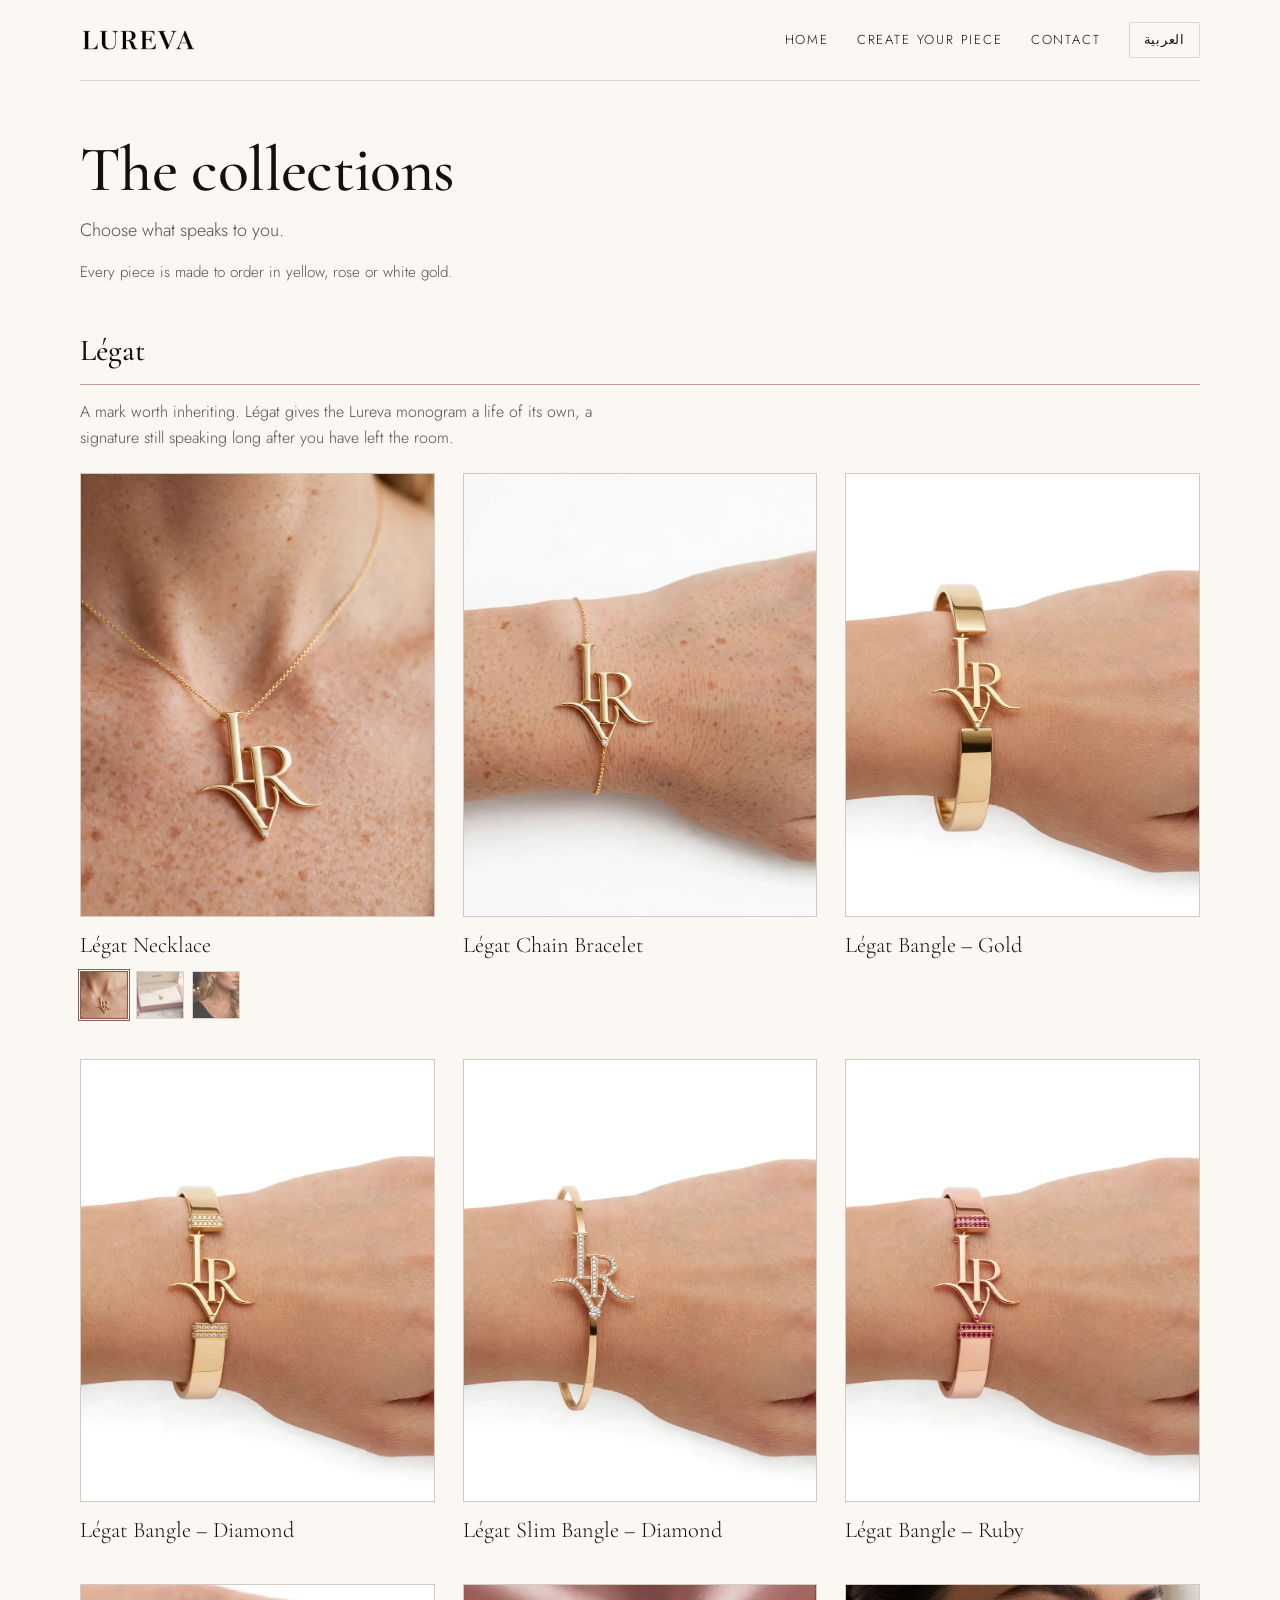
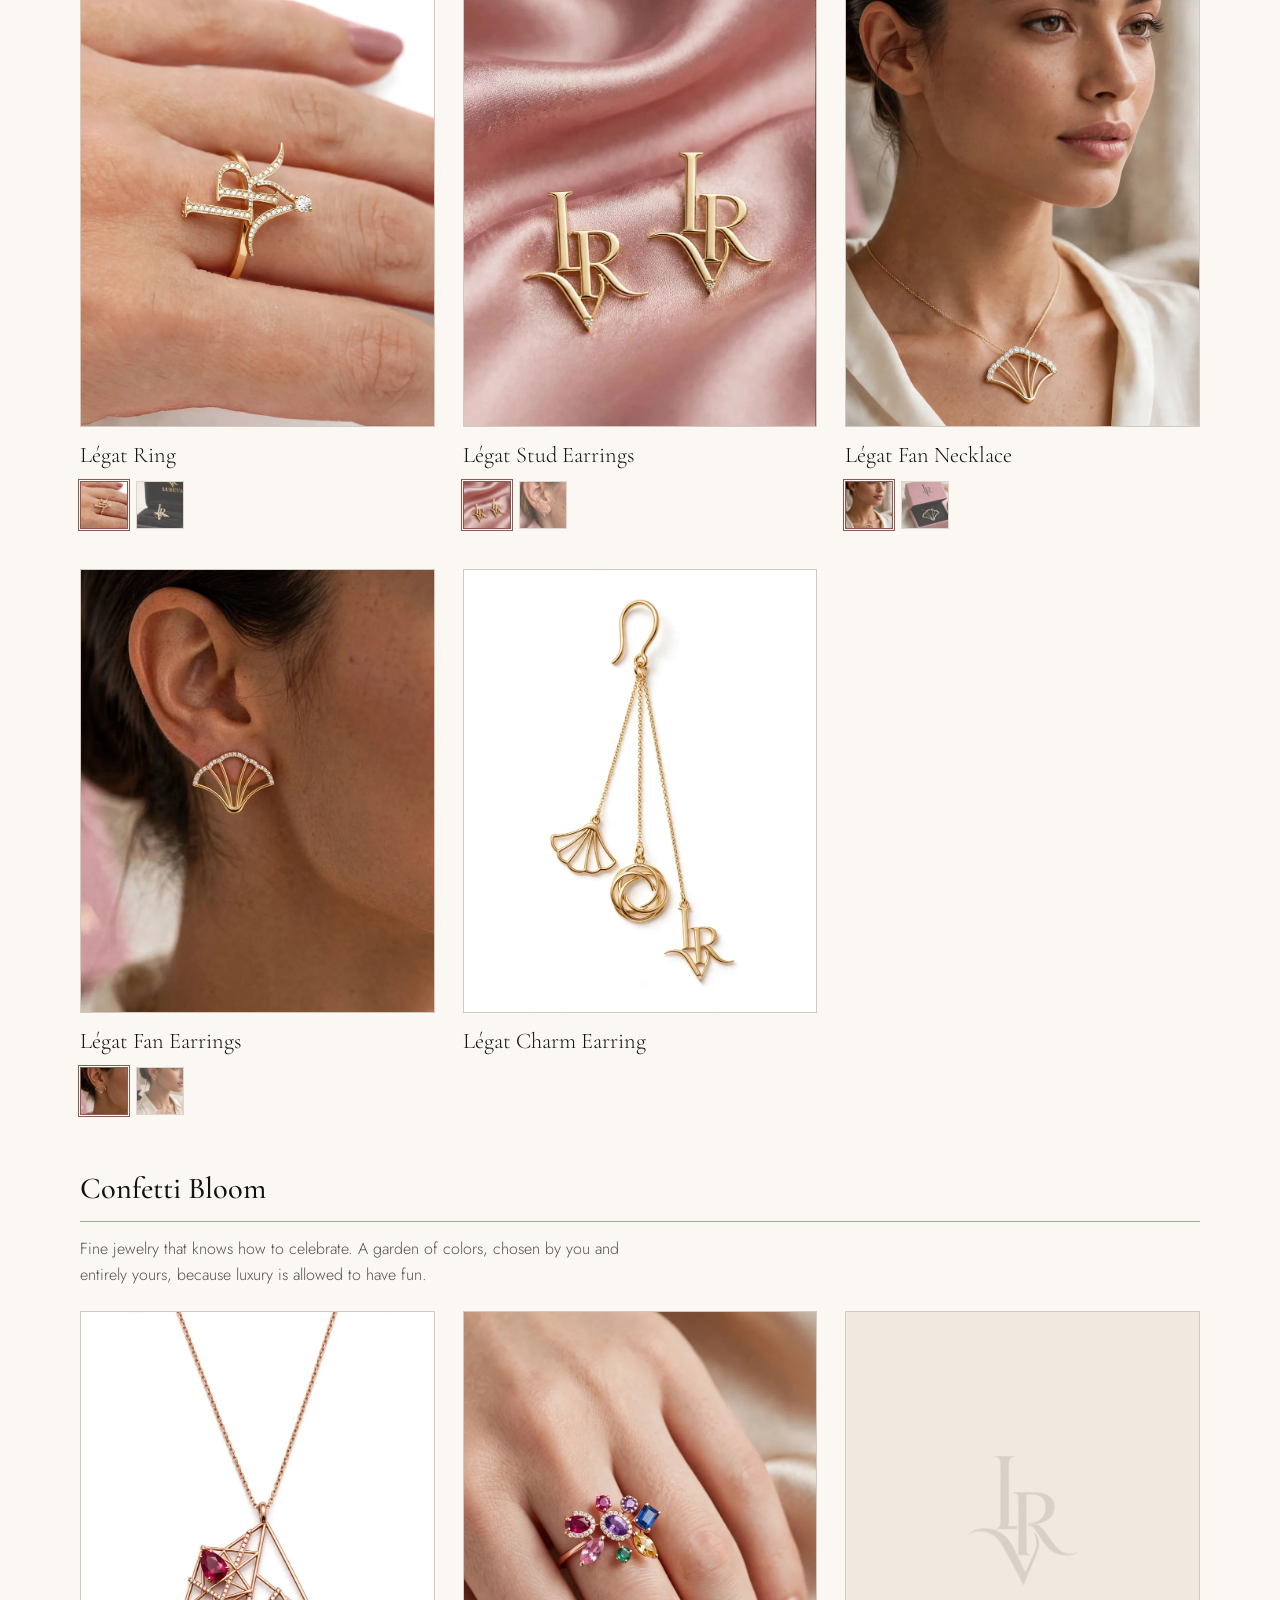
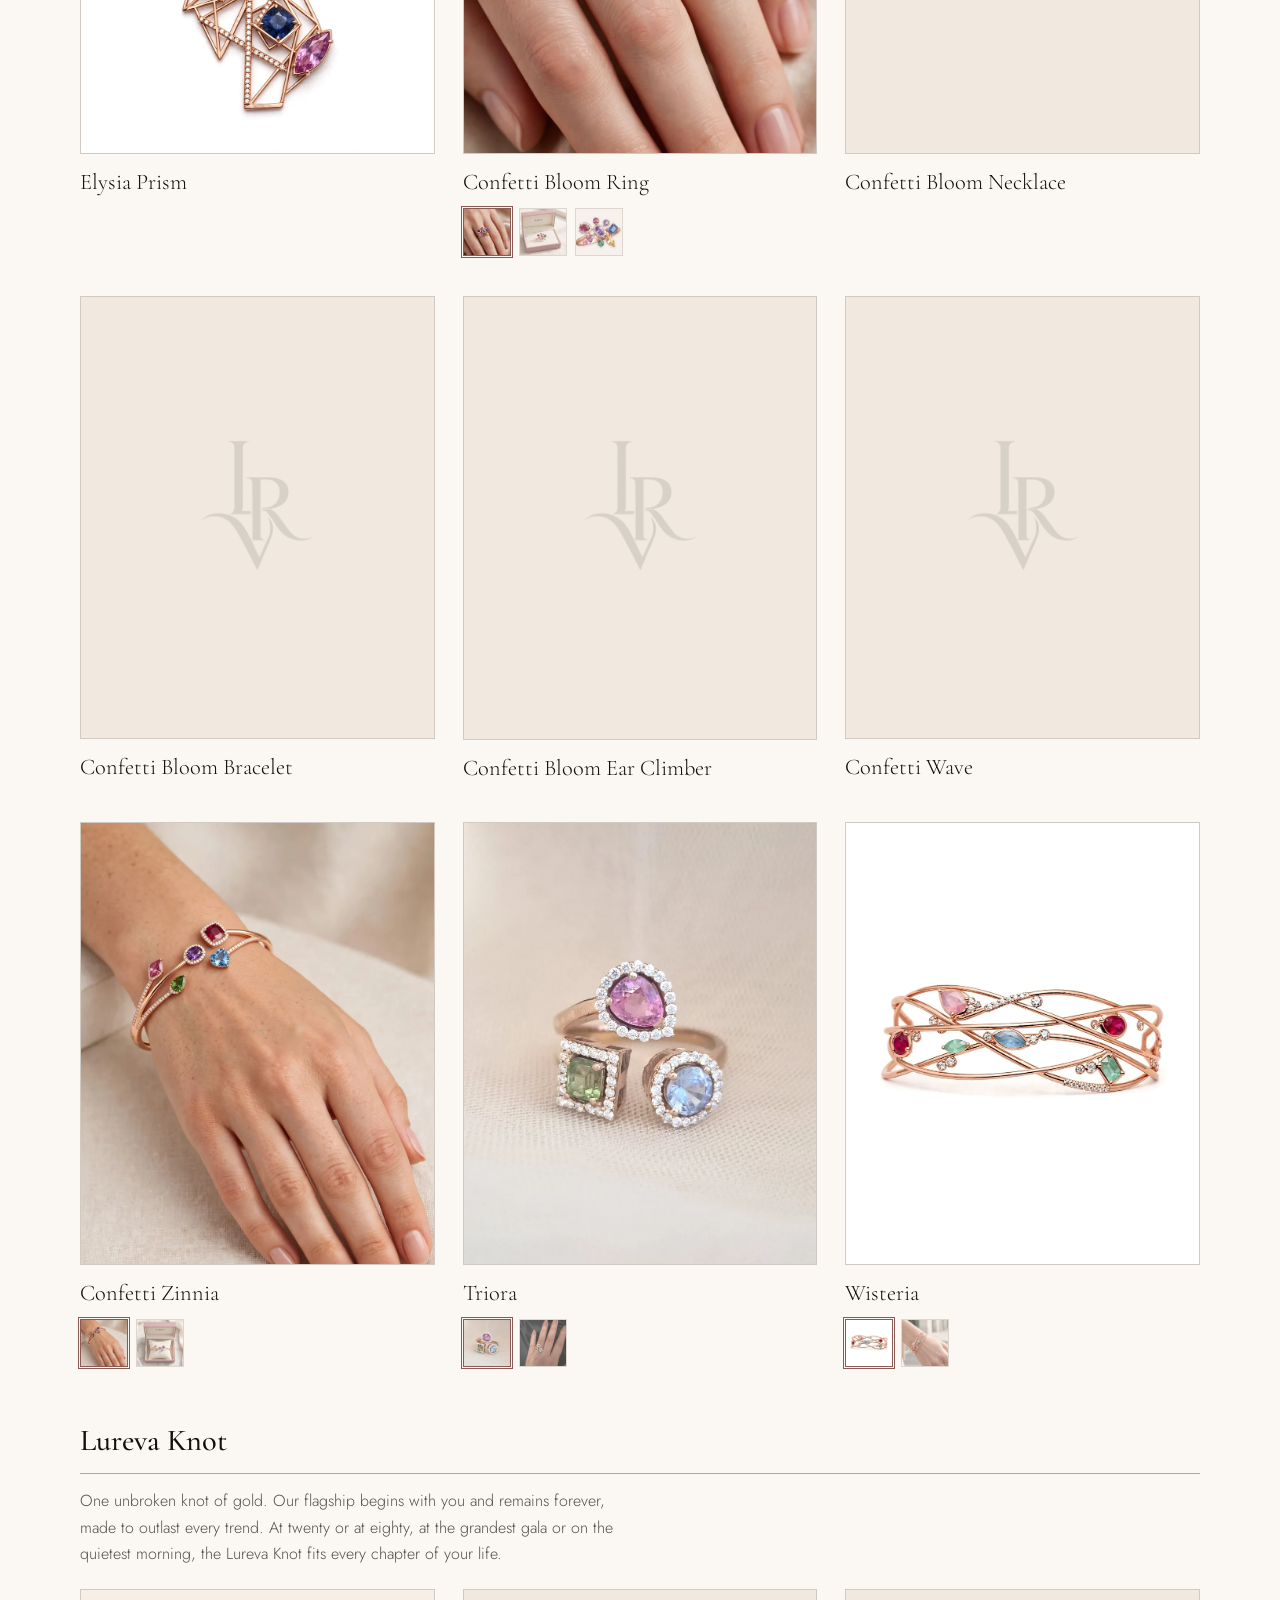
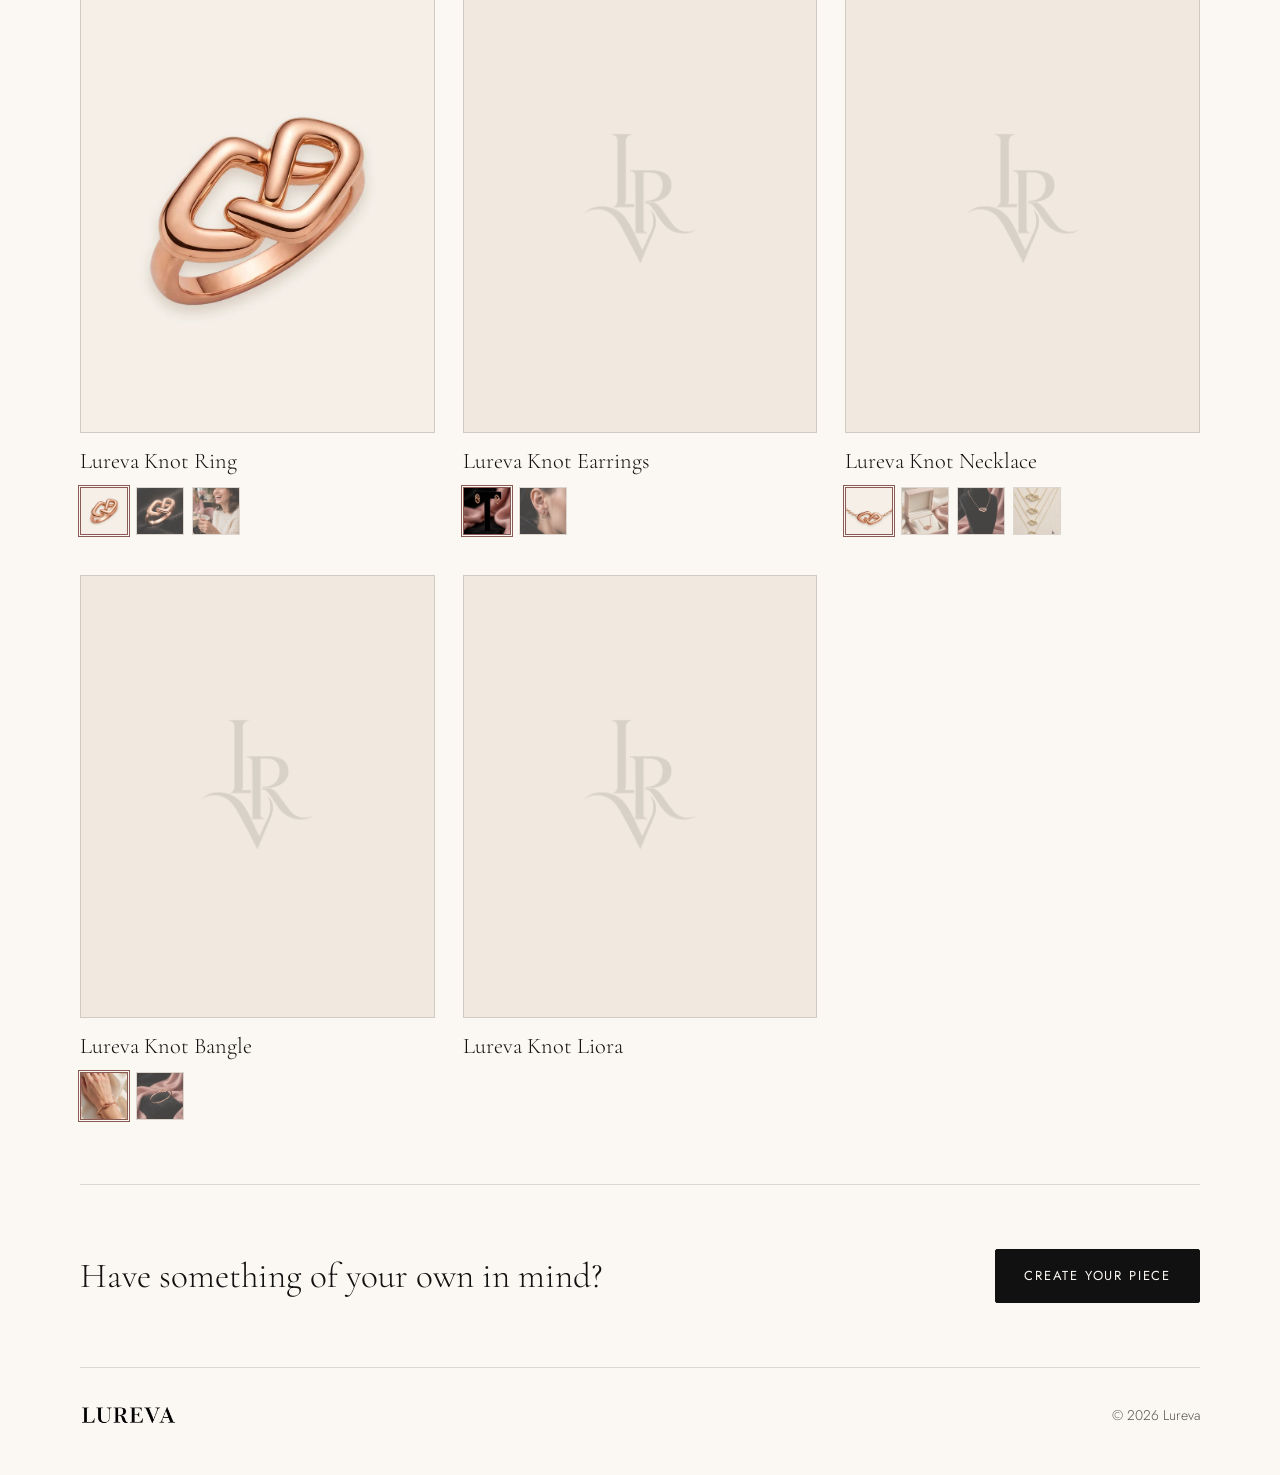
==== collections.html @ b0174aa1 "Add files via upload" ====
<!doctype html>
<html lang="en">
<head>
<meta charset="utf-8">
<meta name="viewport" content="width=device-width, initial-scale=1, viewport-fit=cover">
<title>Lureva Collections</title>
<link rel="preconnect" href="https://fonts.googleapis.com">
<link rel="preconnect" href="https://fonts.gstatic.com" crossorigin>
<link rel="stylesheet" href="https://fonts.googleapis.com/css2?family=Amiri:wght@400;700&family=Cormorant+Garamond:ital,wght@0,400;0,500;0,600;1,400;1,500&family=Jost:wght@300;400;500&family=Noto+Naskh+Arabic:wght@400;500&display=swap">
<link rel="stylesheet" href="styles.css">
</head>
<body>
<div class="wrap">
  <header class="top">
    <a href="index.html" aria-label="Lureva"><img src="assets/lureva-wordmark.png" alt="Lureva"></a>
    <nav class="nav" aria-label="Main">
      <a href="index.html" data-i18n="nav_home">Home</a>
      <a href="index.html#create" data-i18n="nav_create">Create your piece</a>
      <a href="index.html#contact" data-i18n="nav_contact">Contact</a>
      <button class="lang" id="lang" type="button" aria-label="Switch language">العربية</button>
    </nav>
  </header>

  <main>
    <div class="hero" style="grid-template-columns: 1fr; padding-block: 56px 40px;">
      <div>
        <h1 class="page-h1" data-i18n="coll_title">The collections</h1>
        <p class="lead" style="margin-bottom: 0" data-i18n="coll_lead">Choose what speaks to you.</p>
        <p class="sec-lead" style="margin: 14px 0 0; font-size: 0.95rem" data-i18n="coll_note">Every piece is made to order in yellow, rose or white gold.</p>
      </div>
    </div>

    <div id="colls" style="padding-block: 8px 64px;"></div>

    <section>
      <div class="cta-band">
        <p data-i18n="cta_line">Have something of your own in mind?</p>
        <a class="btn btn-solid" href="index.html#create" data-i18n="btn_create">Create your piece</a>
      </div>
    </section>
  </main>

  <footer>
    <img src="assets/lureva-wordmark.png" alt="Lureva">
    <span>&copy; 2026 Lureva</span>
  </footer>
</div>
<script src="app.js"></script>
</body>
</html>
---- styles.css ----
/* Lureva shared styles. Layout: quiet gallery on ivory. Black for text and primary buttons,
   dusty pink for lines and secondary actions, white for form surfaces. */
:root {
  color-scheme: light;
  --ivory: #FBF8F3;
  --sand: #F1E9DF;
  --ink: #111111;
  --rose: #C99A94;
  --rose-soft: #EBD9D4;
  --rose-deep: #8A5A55;
  --white: #FFFFFF;
  --line: rgba(17, 17, 17, 0.14);
  --muted: #55504C;
  --display: "Cormorant Garamond", "Cormorant", Georgia, "Times New Roman", serif;
  --body: "Jost", "Helvetica Neue", Arial, sans-serif;
  --display-ar: "Amiri", "Noto Naskh Arabic", "Times New Roman", serif;
  --body-ar: "Noto Naskh Arabic", "Amiri", Tahoma, sans-serif;
  --mono-mark: url("assets/lureva-monogram.png");
}
* { box-sizing: border-box; }
body {
  background: var(--ivory);
  color: var(--ink);
  font-family: var(--body);
  font-weight: 300;
  font-size: 16px;
  line-height: 1.65;
  padding-inline: 20px;
  padding-block: 0;
  margin: 0;
  -webkit-font-smoothing: antialiased;
}
html[lang="ar"] body { font-family: var(--body-ar); font-weight: 400; line-height: 1.9; }
.wrap { max-width: 1120px; margin-inline: auto; }
a { color: inherit; }
img { max-width: 100%; }
:focus-visible { outline: 2px solid var(--rose-deep); outline-offset: 3px; }
.sr-only { position: absolute; width: 1px; height: 1px; overflow: hidden; clip: rect(0 0 0 0); white-space: nowrap; }

/* Header */
.top { display: flex; align-items: center; justify-content: space-between; gap: 16px; padding-block: 22px; border-bottom: 1px solid var(--line); }
.top img { height: 24px; width: auto; display: block; }
.nav { display: flex; align-items: center; gap: 28px; font-size: 13px; letter-spacing: 0.14em; text-transform: uppercase; }
.nav a { text-decoration: none; padding-block: 6px; border-bottom: 1px solid transparent; }
.nav a:hover { border-bottom-color: var(--rose); }
.lang { font: inherit; font-size: 13px; letter-spacing: 0.06em; background: none; border: 1px solid var(--line); color: var(--ink); padding: 6px 14px; border-radius: 2px; cursor: pointer; min-height: 36px; text-transform: none; }
.lang:hover { border-color: var(--rose); background: var(--rose-soft); }
html[lang="ar"] .nav, html[lang="ar"] .eyebrow, html[lang="ar"] .btn, html[lang="ar"] .label, html[lang="ar"] .lang, html[lang="ar"] .stage-n { letter-spacing: 0; text-transform: none; }
html[lang="ar"] .lang { font-family: var(--body); }
@media (max-width: 640px) { .nav a { display: none; } }

/* Hero */
.hero { display: grid; grid-template-columns: 1.15fr 0.85fr; gap: 56px; align-items: center; padding-block: 72px 80px; }
.eyebrow { font-size: 12px; letter-spacing: 0.22em; text-transform: uppercase; color: var(--rose-deep); font-weight: 400; margin: 0 0 20px; }
h1 { font-family: var(--display); font-weight: 500; font-size: clamp(2.8rem, 8vw, 5.6rem); line-height: 1.02; letter-spacing: -0.01em; margin: 0 0 24px; text-wrap: balance; }
h1 em { font-style: italic; font-weight: 400; }
html[lang="ar"] h1 { font-family: var(--display-ar); font-weight: 700; line-height: 1.35; letter-spacing: 0; }
html[lang="ar"] h1 em { font-style: normal; }
.page-h1 { font-size: clamp(2.4rem, 6vw, 4rem); margin-bottom: 14px; }
.lead { font-size: 18px; max-width: 46ch; color: var(--muted); margin: 0 0 36px; }
html[lang="ar"] .lead { font-size: 19px; max-width: 46ch; }
.cta { display: flex; flex-wrap: wrap; gap: 14px; }
.btn { display: inline-flex; align-items: center; justify-content: center; font: inherit; font-size: 13px; font-weight: 400; letter-spacing: 0.14em; text-transform: uppercase; text-decoration: none; padding: 15px 28px; min-height: 50px; border-radius: 2px; border: 1px solid var(--ink); cursor: pointer; transition: background-color 0.2s, color 0.2s, border-color 0.2s; }
.btn-solid { background: var(--ink); color: var(--ivory); }
.btn-solid:hover { background: #2a2a2a; }
.btn-line { background: transparent; color: var(--ink); border-color: var(--rose); }
.btn-line:hover { background: var(--rose-soft); }
html[lang="ar"] .btn { font-size: 16px; font-weight: 500; }
/* Logo sits directly on the page: no frame, no panel, transparent background */
.hero-logo { display: flex; justify-content: center; align-items: center; }
.hero-logo img { width: 100%; max-width: 340px; height: auto; display: block; background: none; border: 0; }
@media (max-width: 820px) {
  .hero { grid-template-columns: 1fr; gap: 36px; padding-block: 44px 52px; }
  .hero-logo { order: -1; justify-content: flex-start; }
  .hero-logo img { max-width: 170px; }
}

/* Sections */
section { padding-block: 64px; border-top: 1px solid var(--line); }
h2 { font-family: var(--display); font-weight: 500; font-size: clamp(2rem, 5vw, 3rem); line-height: 1.1; margin: 0 0 12px; text-wrap: balance; }
html[lang="ar"] h2 { font-family: var(--display-ar); font-weight: 700; line-height: 1.4; }
.sec-lead { color: var(--muted); max-width: 56ch; margin: 0 0 40px; }

/* Home: featured photo with one button */
.feature { position: relative; aspect-ratio: 16 / 10; background: var(--rose-soft); overflow: hidden; border: 0; }
.feature::before { content: ""; position: absolute; inset: 0; background: var(--mono-mark) center / auto 52% no-repeat; opacity: 0.12; }
.feature img { position: absolute; inset: 0; width: 100%; height: 100%; object-fit: cover; object-position: 50% 30%; }
.feature .btn { position: absolute; inset-inline-end: 28px; inset-block-end: 28px; }
.feature-note { position: absolute; inset-inline-end: 20px; inset-block-start: 16px; font-size: 13px; color: var(--rose-deep); }
@media (max-width: 640px) { .feature { aspect-ratio: 6 / 5; } .feature img { object-position: 50% 50%; } .feature .btn { inset-inline-start: 16px; inset-inline-end: 16px; inset-block-end: 16px; } }

/* Collections page */
.coll { margin-block-end: 56px; }
.coll:last-child { margin-block-end: 0; }
.coll-head { margin-block-end: 14px; padding-block-end: 14px; border-bottom: 1px solid var(--rose); }
.coll-head h2 { font-size: 1.9rem; line-height: 1.2; margin: 0; }
html[lang="ar"] .coll-head h2 { font-family: var(--display); font-weight: 500; }
.coll-desc { color: var(--muted); max-width: 62ch; margin: 0 0 22px; }
.pieces { display: grid; grid-template-columns: minmax(0, 1fr); gap: 40px 28px; }
@media (min-width: 560px) { .pieces { grid-template-columns: repeat(2, minmax(0, 1fr)); } }
@media (min-width: 900px) { .pieces { grid-template-columns: repeat(3, minmax(0, 1fr)); } }
.piece { min-width: 0; margin: 0; }
.tile { aspect-ratio: 4 / 5; max-width: 100%; background: var(--white); border: 1px solid var(--line); position: relative; overflow: hidden; }
.tile::before { content: ""; position: absolute; inset: 0; background: var(--mono-mark) center 46% / 34% auto no-repeat; opacity: 0.1; }
.tile img { position: absolute; inset: 0; width: 100%; height: 100%; object-fit: cover; }
.piece figcaption { font-family: var(--display); font-size: 1.4rem; line-height: 1.25; color: var(--ink); padding-block-start: 14px; }
html[lang="ar"] .piece figcaption { font-family: var(--display-ar); font-weight: 700; font-size: 1.25rem; }
.piece figcaption.is-soon { font-family: var(--body); font-weight: 300; font-size: 14px; color: var(--muted); }
html[lang="ar"] .piece figcaption.is-soon { font-family: var(--body-ar); font-weight: 400; }
.tile { background: var(--sand); }
.thumbs { display: flex; flex-wrap: wrap; gap: 8px; padding-block-start: 12px; }
.thumb { width: 48px; height: 48px; padding: 0; margin: 0; border: 1px solid var(--line); border-radius: 0; background: var(--sand); cursor: pointer; overflow: hidden; opacity: 0.72; transition: opacity 0.2s, border-color 0.2s; }
.thumb:hover { opacity: 1; }
.thumb img { display: block; width: 100%; height: 100%; object-fit: cover; }
.thumb[aria-current="true"] { opacity: 1; border-color: var(--rose-deep); outline: 1px solid var(--rose-deep); outline-offset: 1px; }
.cta-band { display: flex; flex-wrap: wrap; align-items: center; justify-content: space-between; gap: 18px 28px; }
.cta-band p { margin: 0; font-family: var(--display); font-size: clamp(1.5rem, 4vw, 2.2rem); line-height: 1.2; }
html[lang="ar"] .cta-band p { font-family: var(--display-ar); }

/* Create your piece: three steps, each with a photo, alternating sides */
.stages { display: grid; gap: 72px; margin-block: 8px 64px; }
.stage { display: grid; grid-template-columns: minmax(0, 1.25fr) minmax(0, 0.75fr); gap: 56px; align-items: center; }
.stage:nth-child(even) { grid-template-columns: minmax(0, 0.75fr) minmax(0, 1.25fr); }
.stage:nth-child(even) .stage-media { order: 2; }
.stage-media { margin: 0; min-width: 0; background: var(--sand); }
.stage-media img { display: block; width: 100%; height: auto; }
.stage-media.portrait { width: 100%; max-width: 440px; justify-self: center; }
.stage-text { min-width: 0; display: grid; gap: 12px; align-content: center; }
.stage-n { font-size: 12px; letter-spacing: 0.22em; color: var(--rose-deep); font-weight: 400; }
.stage h3 { font-family: var(--display); font-weight: 500; font-size: clamp(1.7rem, 3.4vw, 2.2rem); line-height: 1.2; margin: 0; }
html[lang="ar"] .stage h3 { font-family: var(--display-ar); font-weight: 700; }
.stage p { margin: 0; color: var(--muted); max-width: 40ch; }
@media (max-width: 820px) {
  .stages { gap: 48px; }
  .stage, .stage:nth-child(even) { grid-template-columns: minmax(0, 1fr); gap: 20px; }
  .stage:nth-child(even) .stage-media { order: 0; }
}

/* Form */
.form-title { font-family: var(--display); font-weight: 500; font-size: 1.8rem; line-height: 1.2; margin: 0 0 18px; }
html[lang="ar"] .form-title { font-family: var(--display-ar); font-weight: 700; }
.form { background: var(--white); border: 1px solid var(--line); padding: 32px; display: grid; gap: 22px; max-width: 760px; }
.field { display: grid; gap: 8px; min-width: 0; }
.label { font-size: 12px; letter-spacing: 0.18em; text-transform: uppercase; color: var(--rose-deep); font-weight: 400; }
html[lang="ar"] .label { font-size: 15px; font-weight: 500; }
.input, .textarea { font: inherit; font-size: 16px; color: var(--ink); background: var(--ivory); border: 1px solid var(--line); border-radius: 2px; padding: 13px 14px; width: 100%; min-width: 0; }
.textarea { min-height: 150px; resize: vertical; }
.input:focus, .textarea:focus { outline: 2px solid var(--rose-deep); outline-offset: 1px; border-color: var(--rose); }
.files { display: flex; flex-wrap: wrap; align-items: center; gap: 12px 16px; position: relative; }
.files input { position: absolute; width: 1px; height: 1px; opacity: 0; pointer-events: none; }
.files .btn { padding: 11px 20px; min-height: 44px; }
.files input:focus-visible + .btn { outline: 2px solid var(--rose-deep); outline-offset: 3px; }
.file-names { font-size: 14px; color: var(--muted); min-width: 0; overflow-wrap: anywhere; }
.send { display: flex; flex-wrap: wrap; gap: 12px; }
.note { margin: 0; font-size: 14px; color: var(--rose-deep); min-height: 1.6em; }
@media (max-width: 820px) { .form { padding: 22px; } }

/* Footer */
footer { border-top: 1px solid var(--line); padding-block: 36px 48px; display: flex; flex-wrap: wrap; align-items: center; justify-content: space-between; gap: 16px; font-size: 14px; color: var(--muted); }
footer img { height: 20px; width: auto; display: block; }

@media (prefers-reduced-motion: reduce) { * { transition: none !important; } }
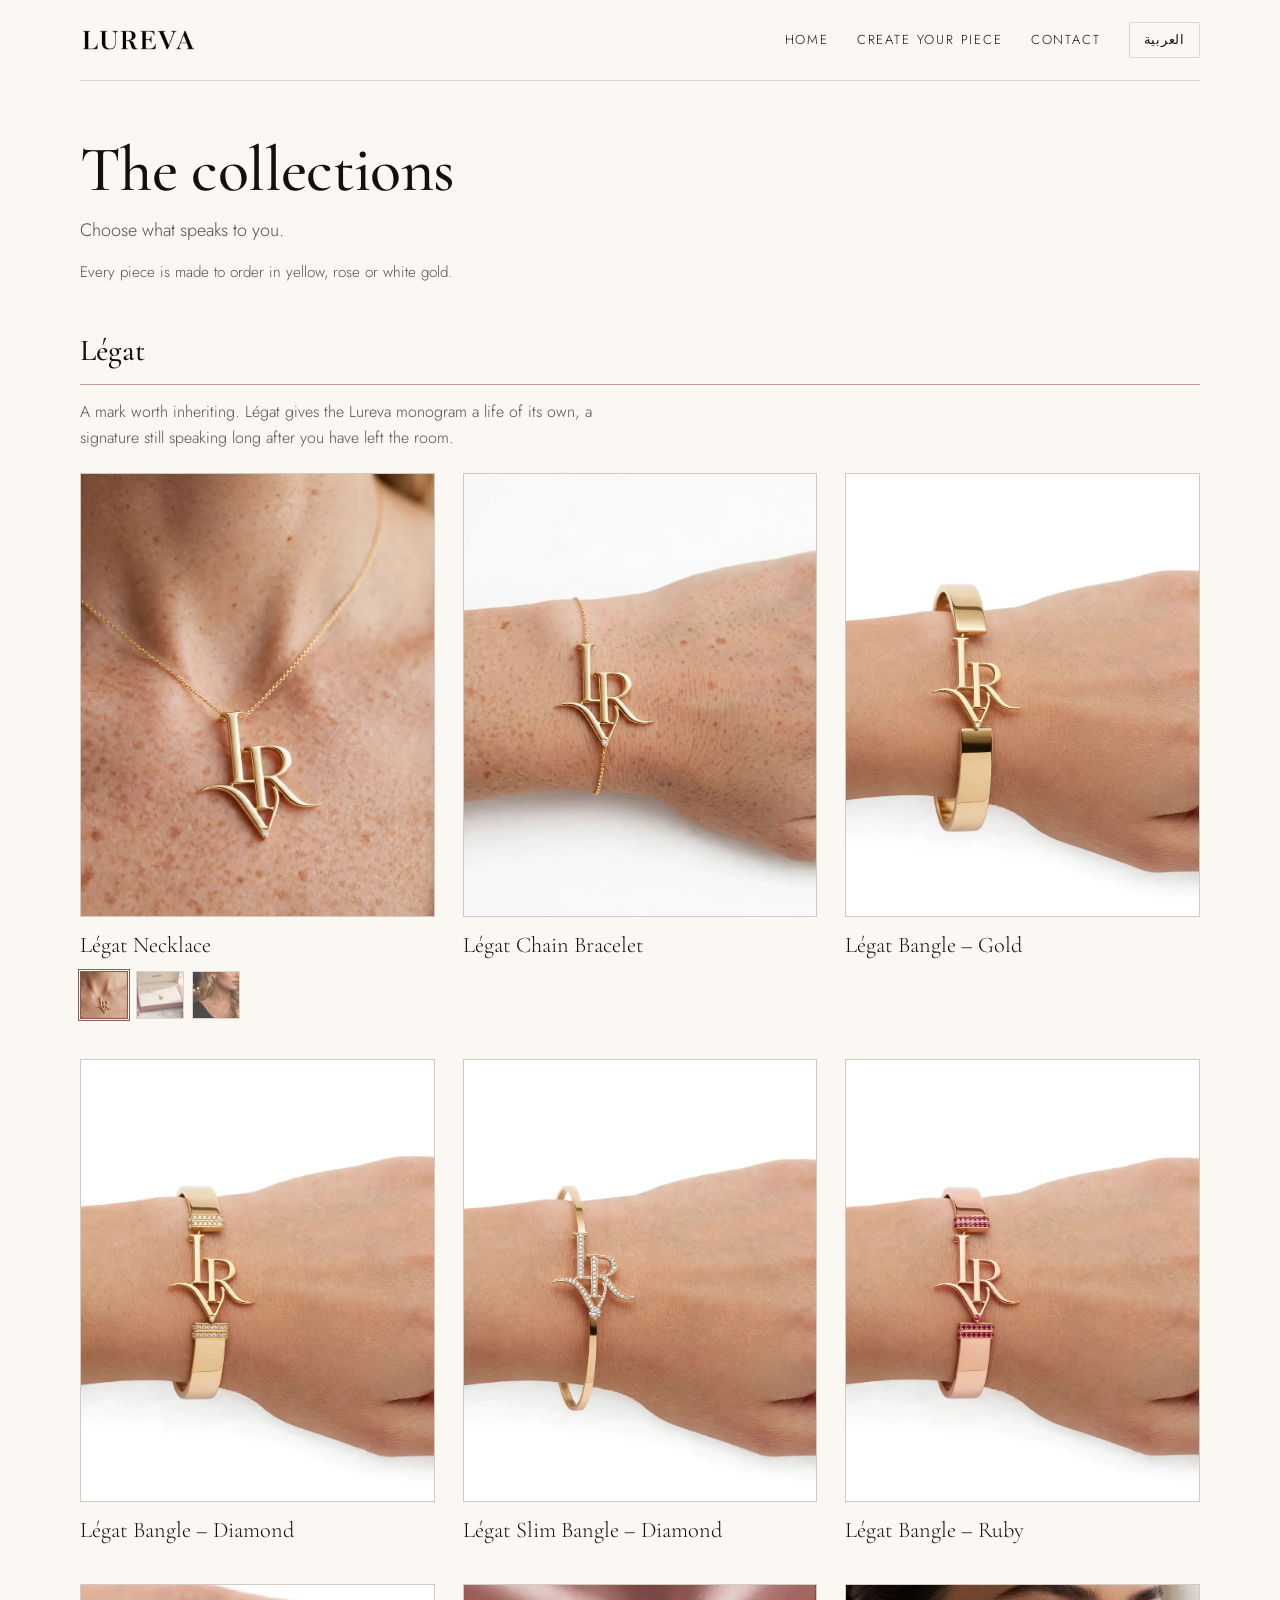
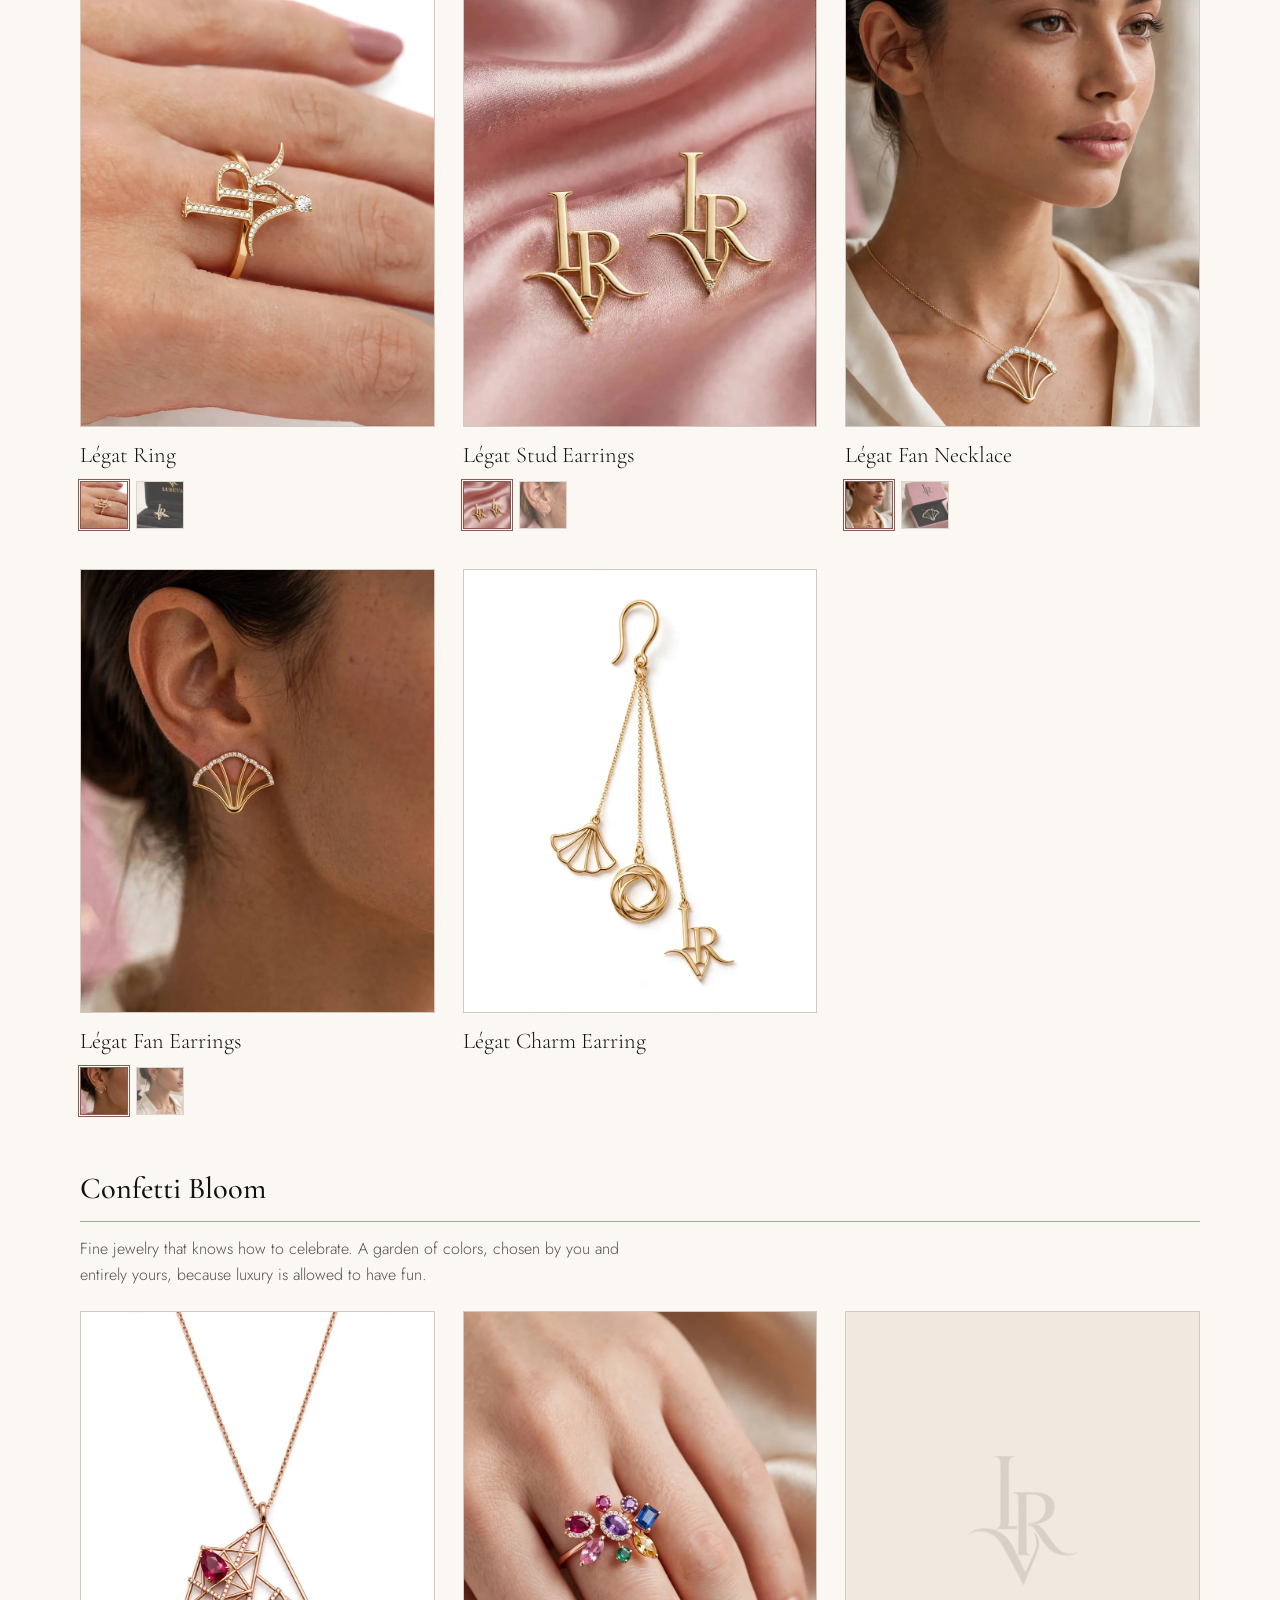
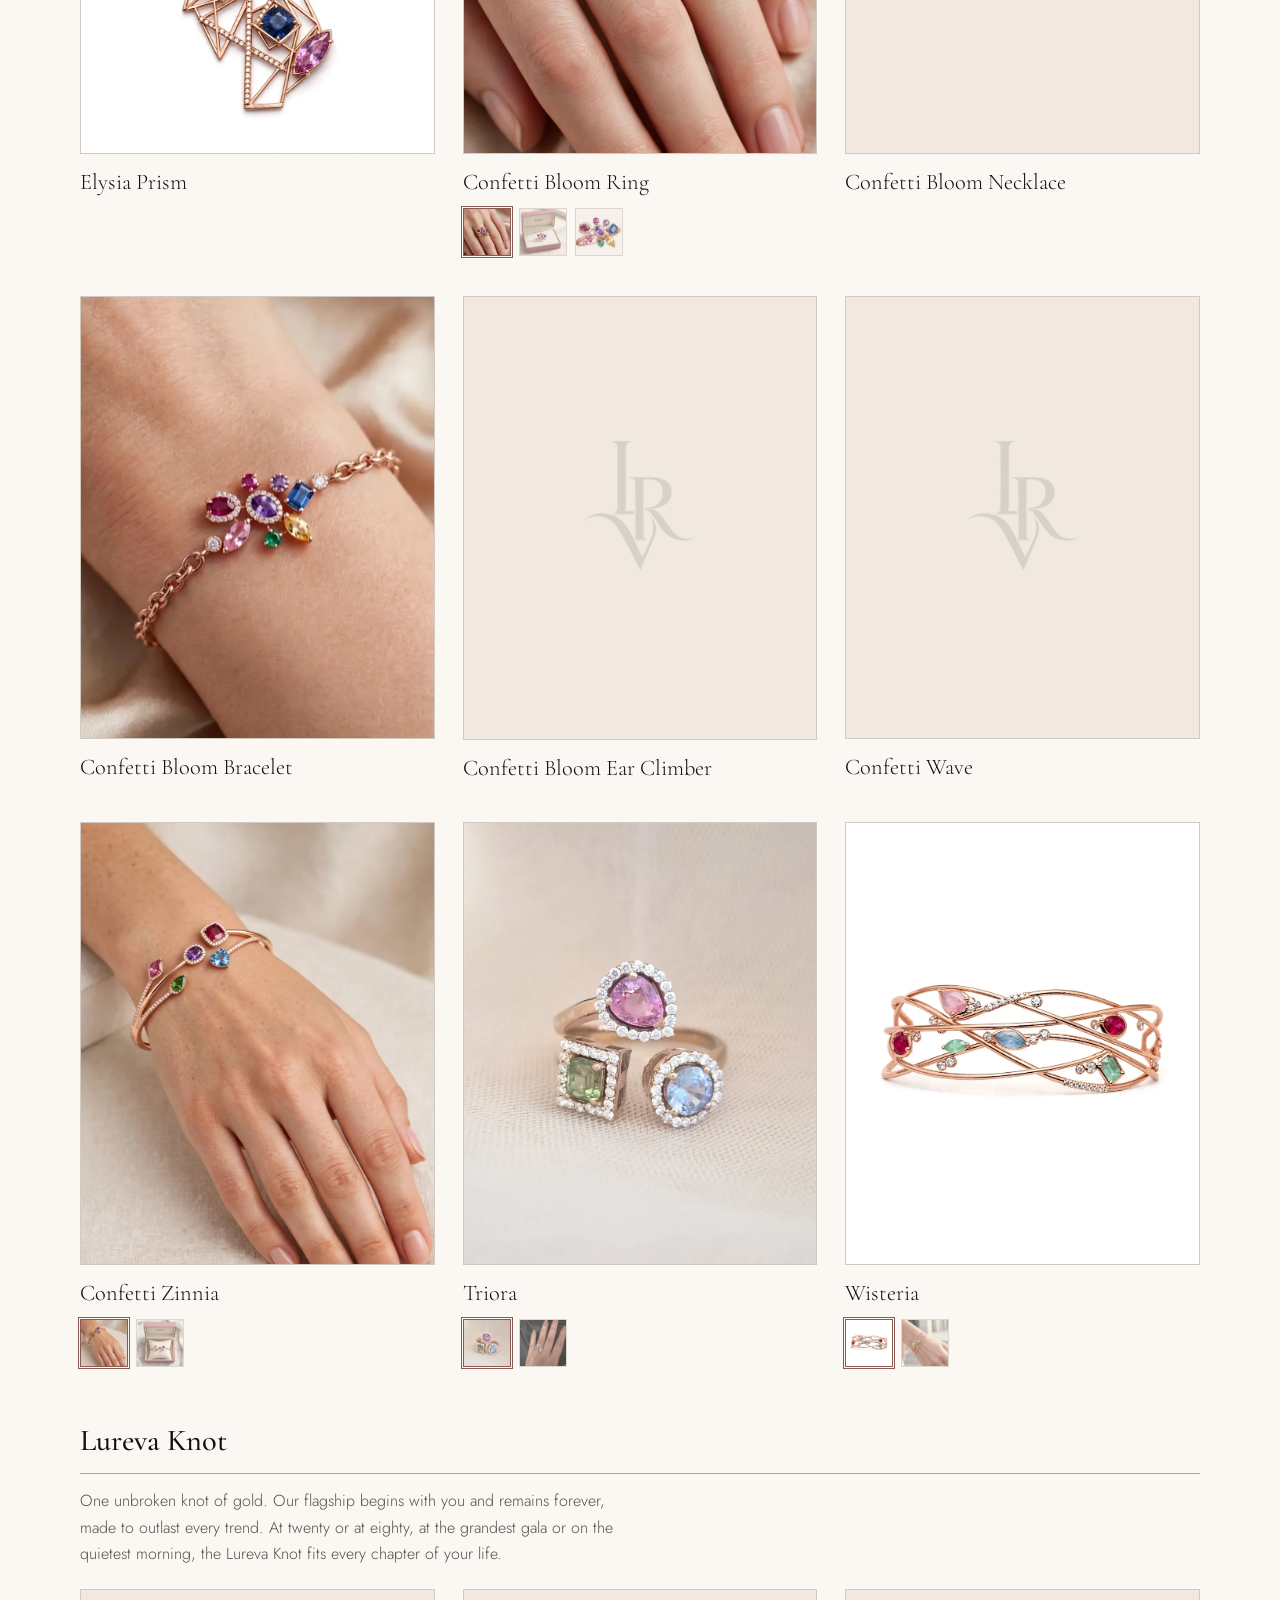
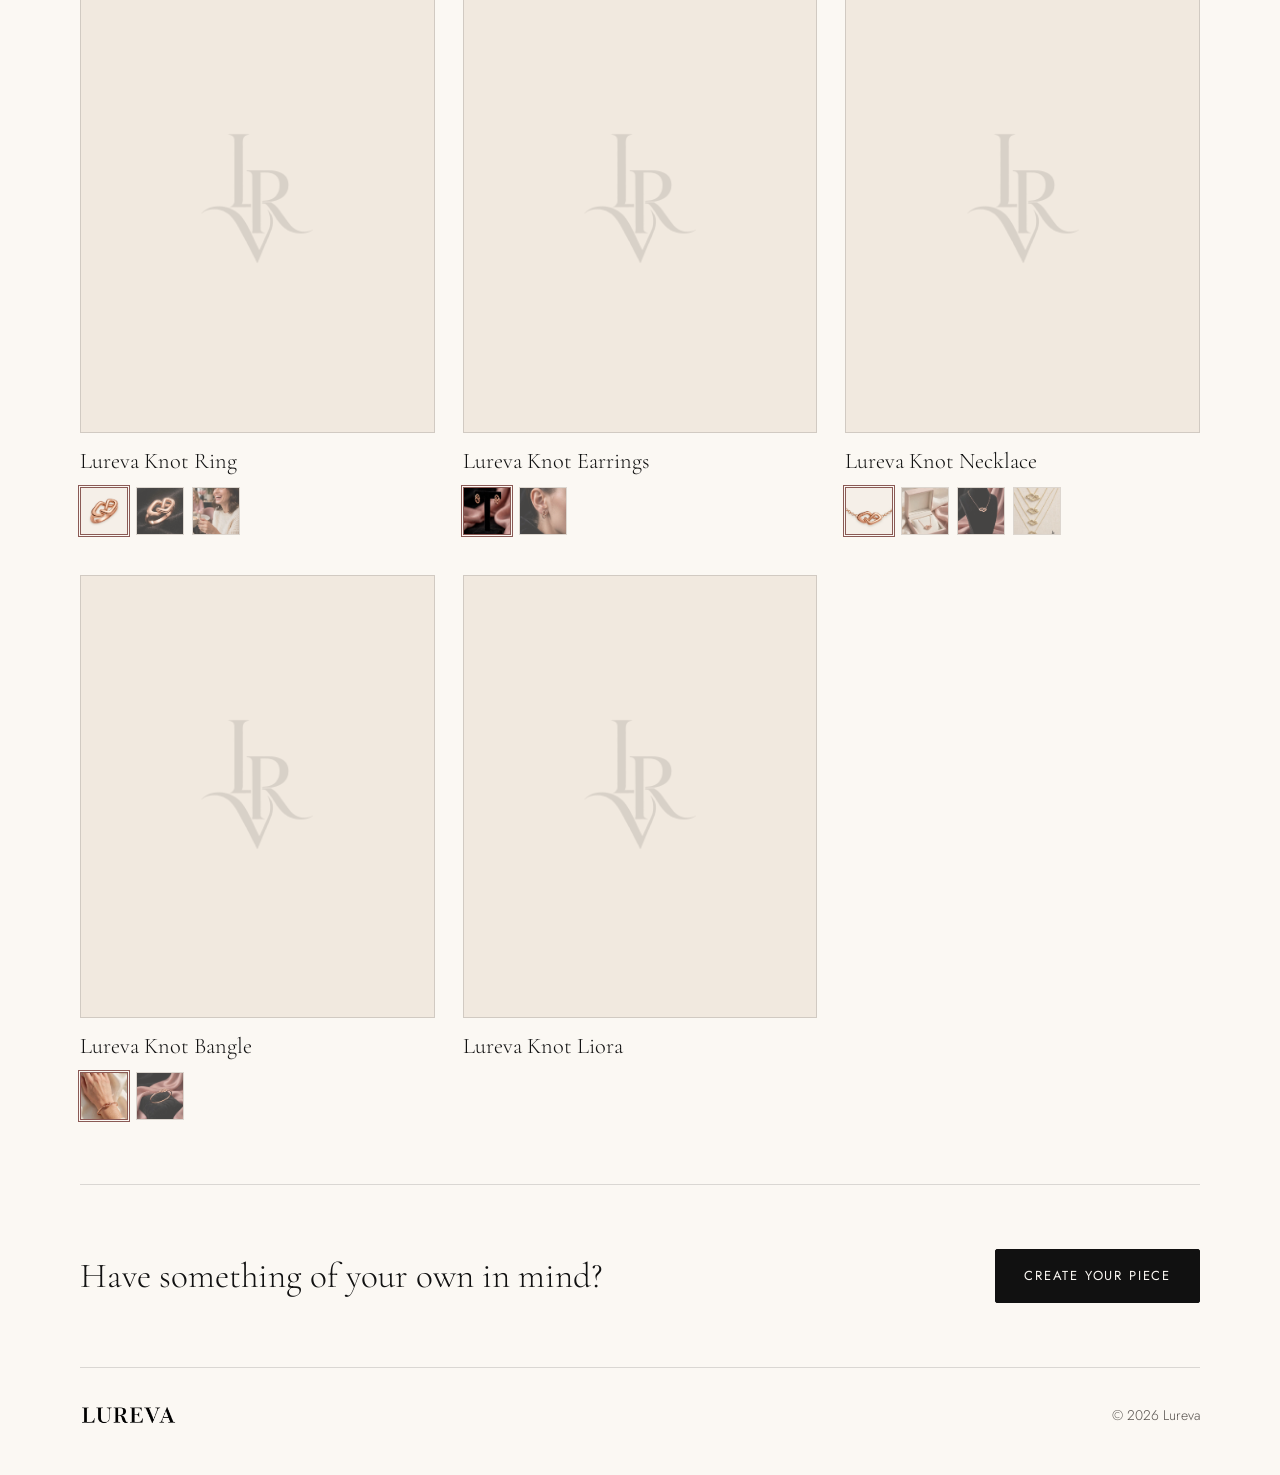
==== commit b911e328: "Add files via upload SEO updates" ====
--- a/collections.html
+++ b/collections.html
@@ -3,7 +3,22 @@
 <head>
 <meta charset="utf-8">
 <meta name="viewport" content="width=device-width, initial-scale=1, viewport-fit=cover">
-<title>Lureva Collections</title>
+<title>Lureva Collections | Légat, Confetti Bloom, Lureva Knot</title>
+<meta name="description" content="Discover the Lureva collections: Légat, Confetti Bloom and Lureva Knot. Fine gold jewelry made to order in yellow, rose or white gold.">
+<link rel="canonical" href="https://lurevaatelier.com/collections">
+<meta name="theme-color" content="#FBF8F3">
+<meta property="og:type" content="website">
+<meta property="og:site_name" content="Lureva">
+<meta property="og:title" content="Lureva Collections | Légat, Confetti Bloom, Lureva Knot">
+<meta property="og:description" content="Discover the Lureva collections: Légat, Confetti Bloom and Lureva Knot. Fine gold jewelry made to order in yellow, rose or white gold.">
+<meta property="og:url" content="https://lurevaatelier.com/collections">
+<meta property="og:image" content="https://lurevaatelier.com/assets/og-image.jpg">
+<meta property="og:image:width" content="1200">
+<meta property="og:image:height" content="630">
+<meta name="twitter:card" content="summary_large_image">
+<meta name="twitter:title" content="Lureva Collections | Légat, Confetti Bloom, Lureva Knot">
+<meta name="twitter:description" content="Discover the Lureva collections: Légat, Confetti Bloom and Lureva Knot. Fine gold jewelry made to order in yellow, rose or white gold.">
+<meta name="twitter:image" content="https://lurevaatelier.com/assets/og-image.jpg">
 <link rel="preconnect" href="https://fonts.googleapis.com">
 <link rel="preconnect" href="https://fonts.gstatic.com" crossorigin>
 <link rel="stylesheet" href="https://fonts.googleapis.com/css2?family=Amiri:wght@400;700&family=Cormorant+Garamond:ital,wght@0,400;0,500;0,600;1,400;1,500&family=Jost:wght@300;400;500&family=Noto+Naskh+Arabic:wght@400;500&display=swap">
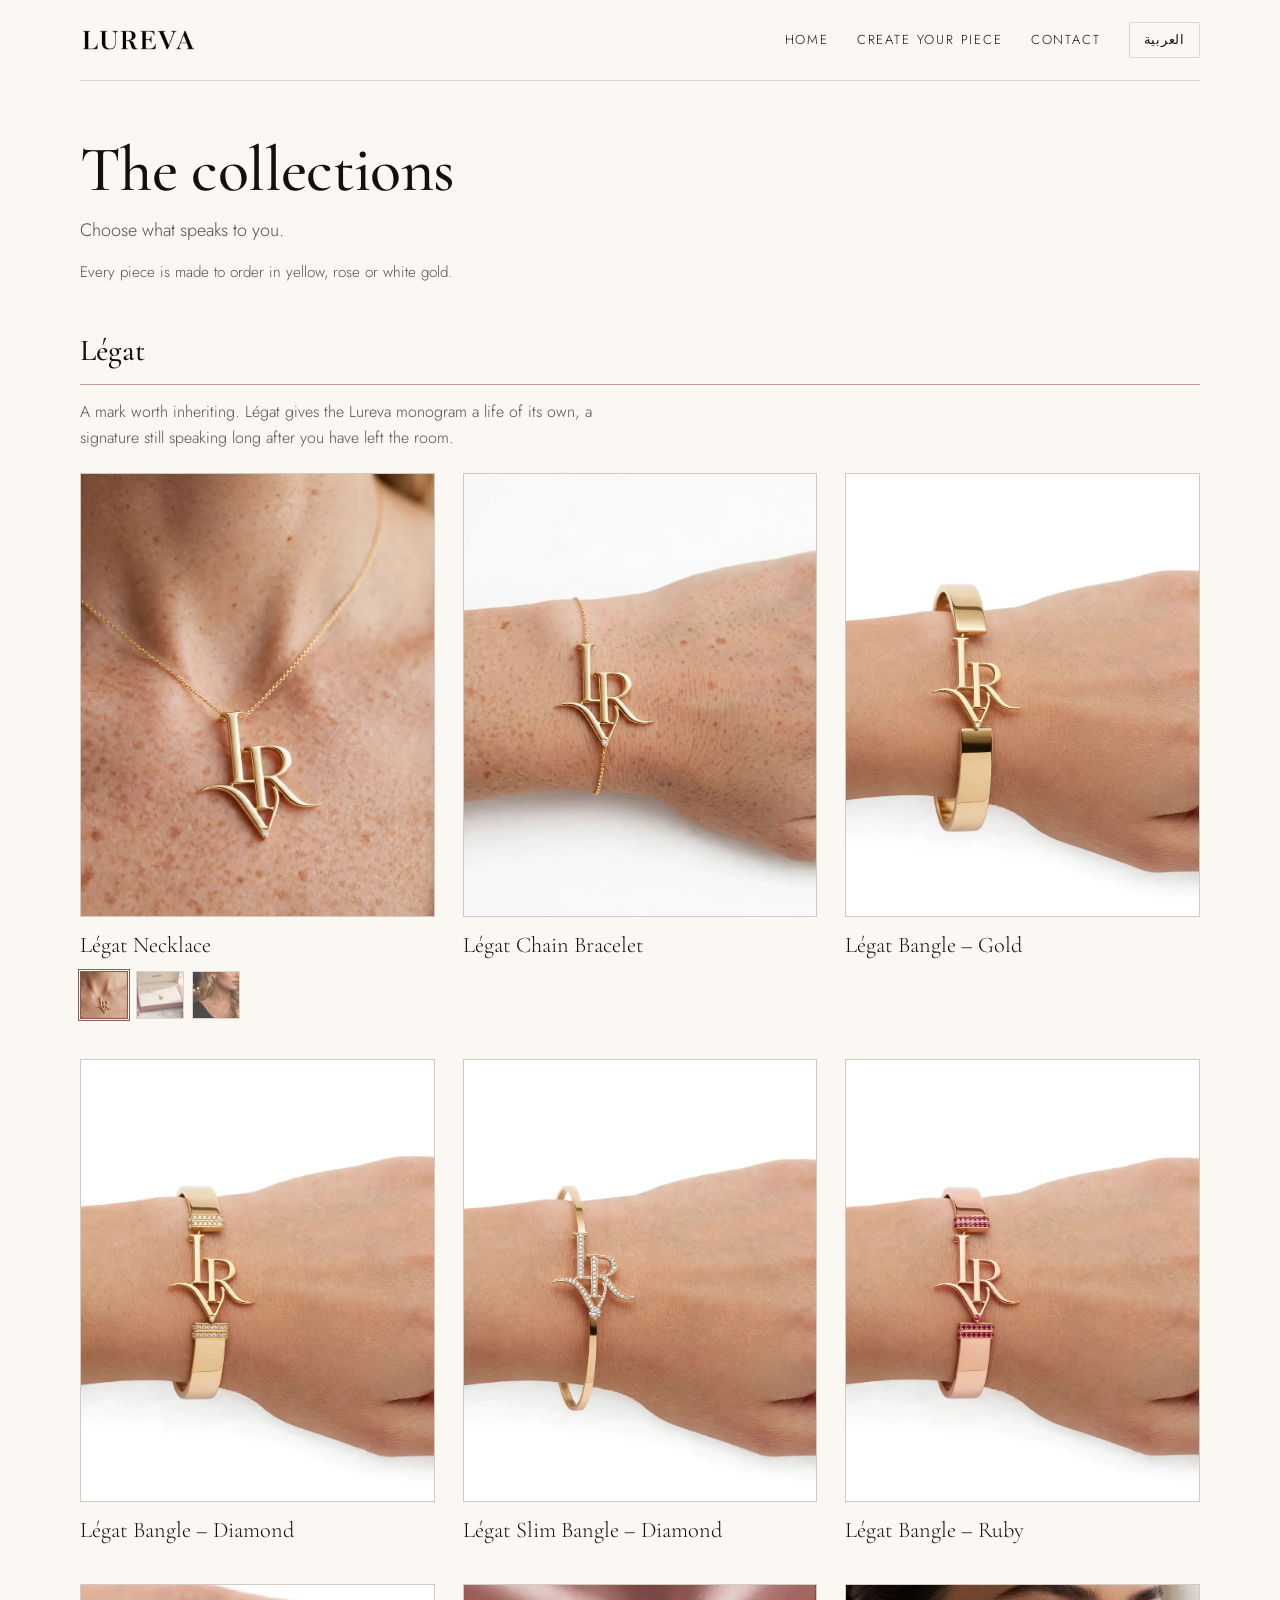
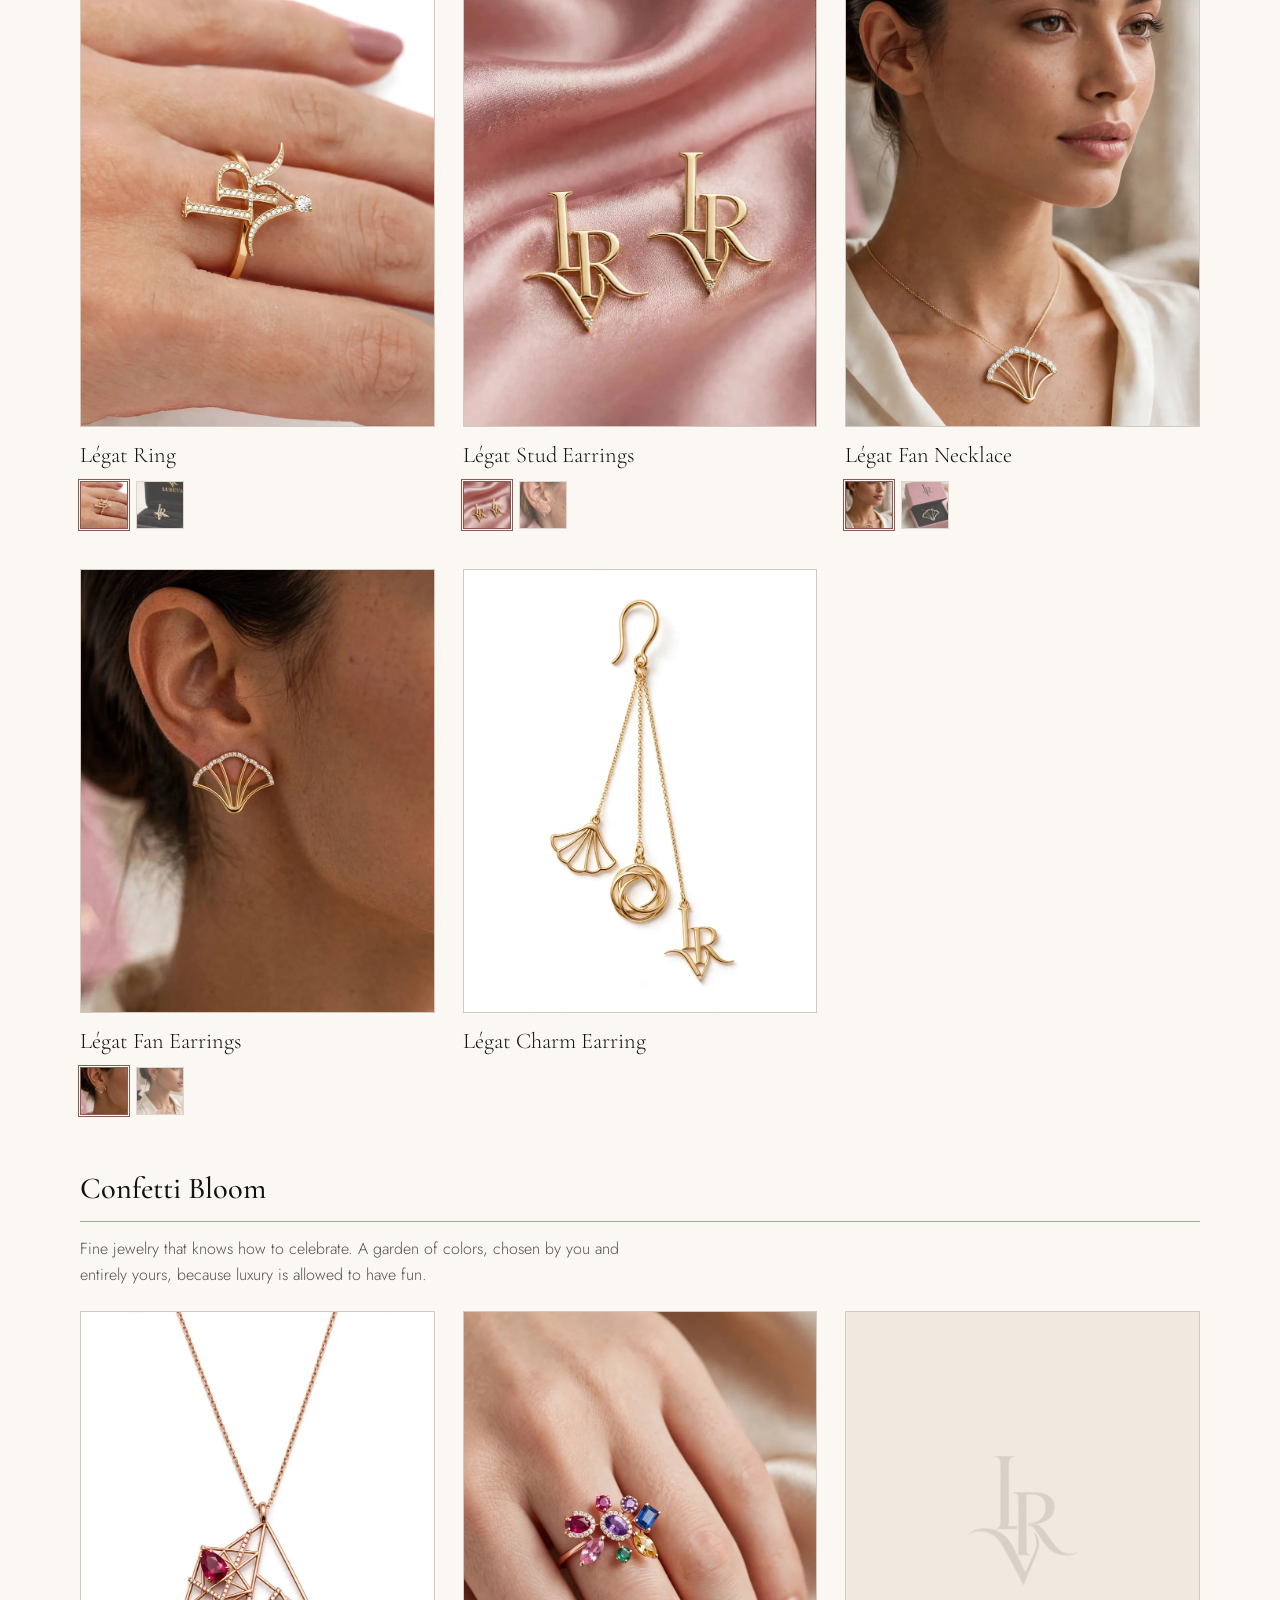
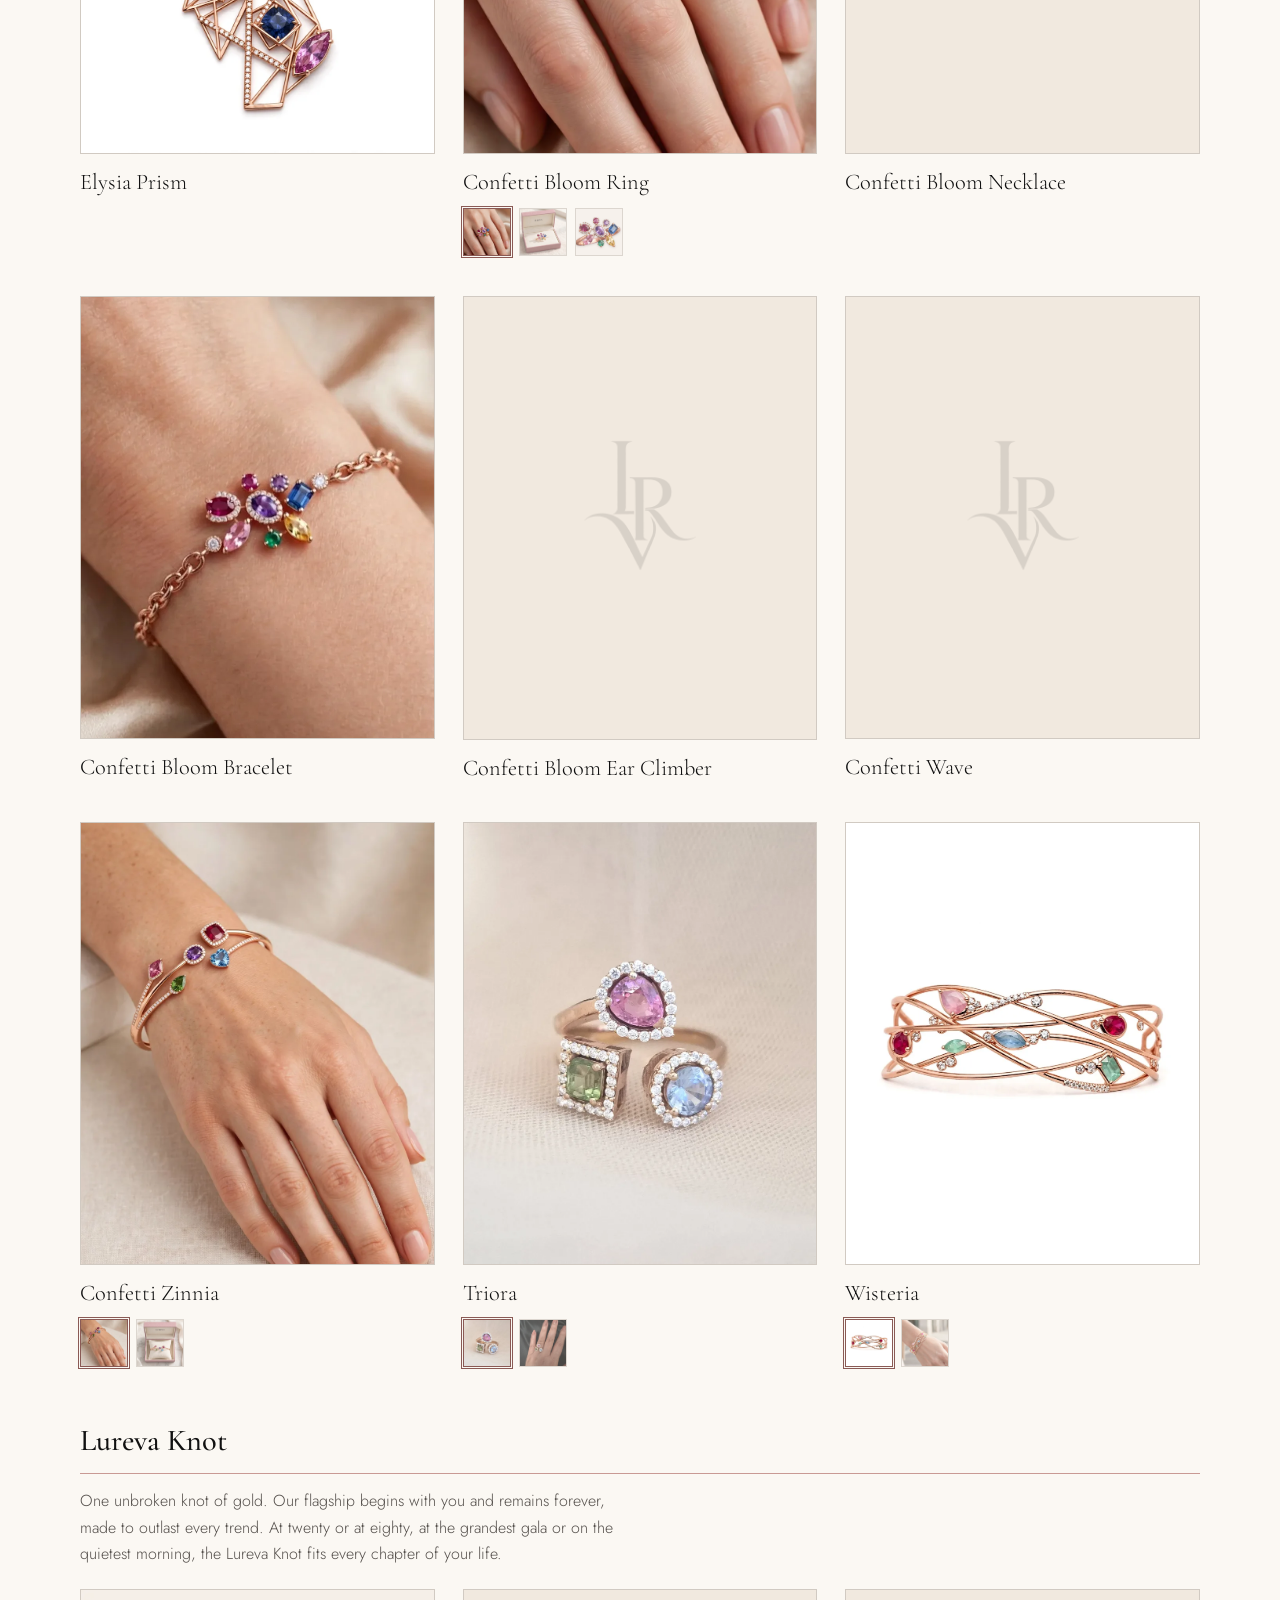
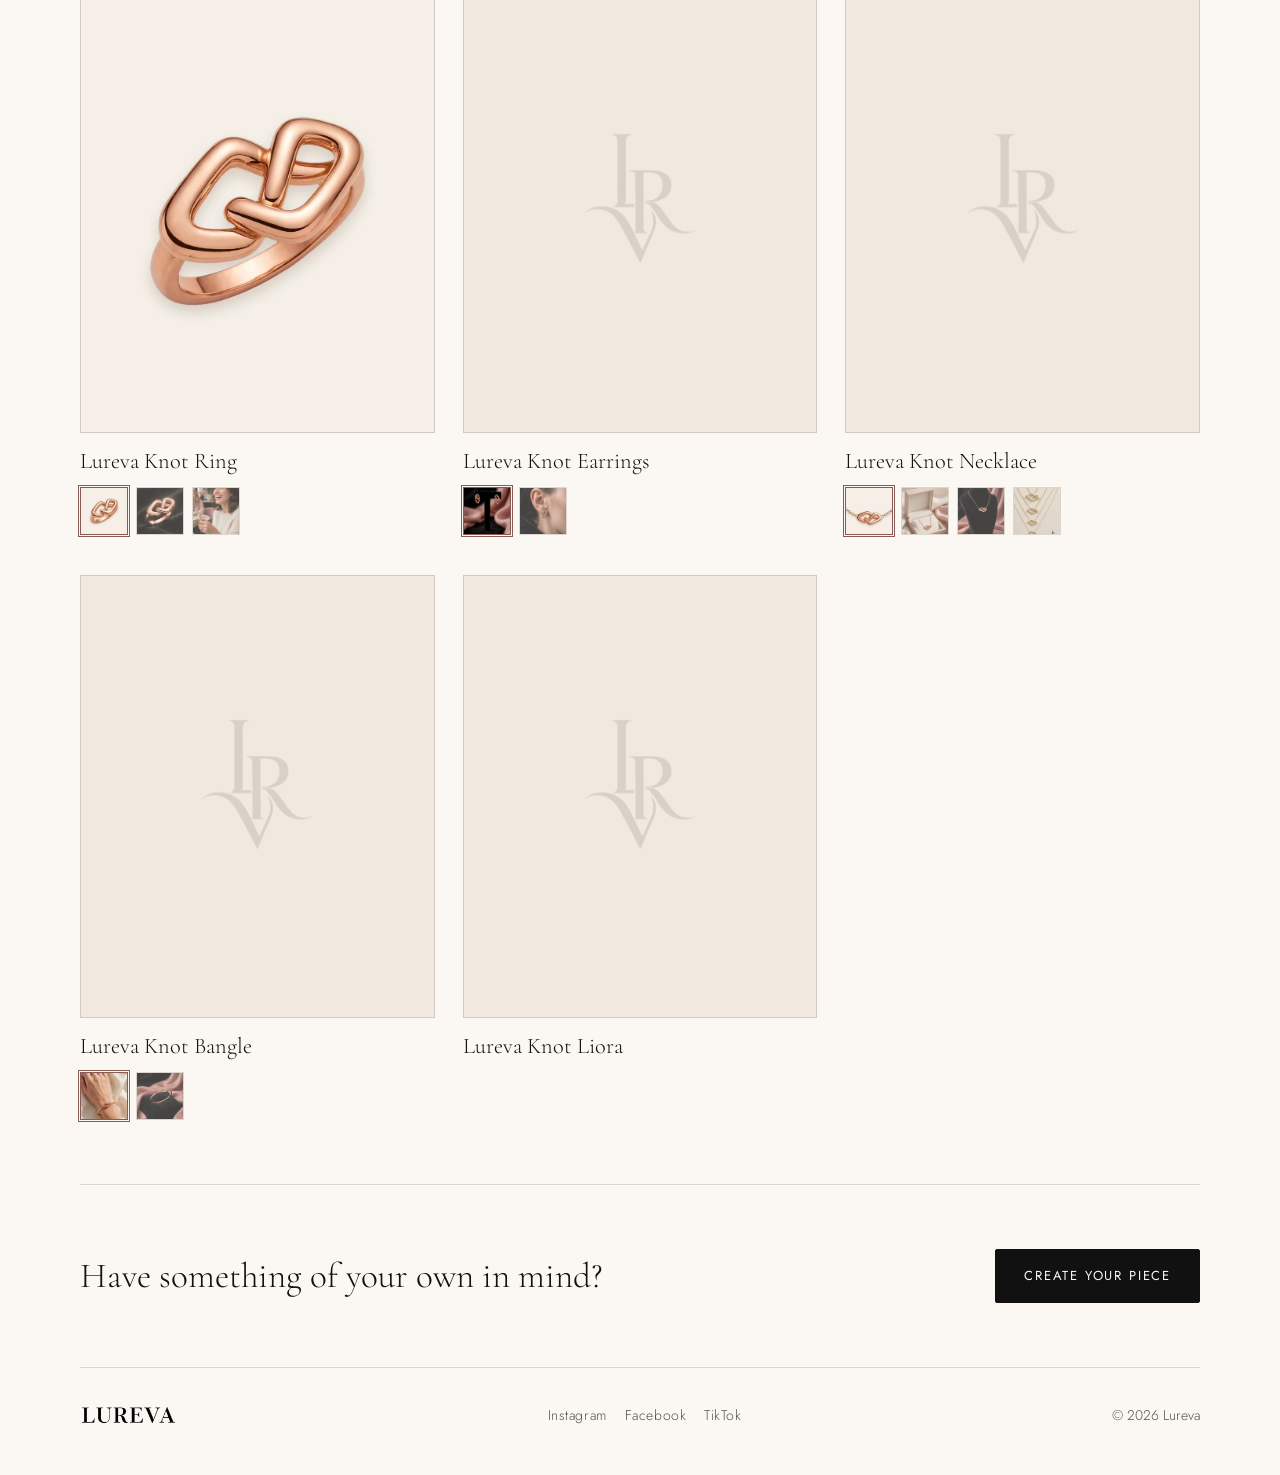
==== commit 03f6bafa: "Add files via upload" ====
--- a/collections.html
+++ b/collections.html
@@ -57,6 +57,11 @@
 
   <footer>
     <img src="assets/lureva-wordmark.png" alt="Lureva">
+    <nav class="social" aria-label="Social">
+      <a href="https://www.instagram.com/lurevaatelier/" target="_blank" rel="noopener me">Instagram</a>
+      <a href="https://www.facebook.com/share/19LE9uzAr4/" target="_blank" rel="noopener me">Facebook</a>
+      <a href="https://www.tiktok.com/@lurevaatelier" target="_blank" rel="noopener me">TikTok</a>
+    </nav>
     <span>&copy; 2026 Lureva</span>
   </footer>
 </div>
--- a/styles.css
+++ b/styles.css
@@ -158,5 +158,8 @@
 /* Footer */
 footer { border-top: 1px solid var(--line); padding-block: 36px 48px; display: flex; flex-wrap: wrap; align-items: center; justify-content: space-between; gap: 16px; font-size: 14px; color: var(--muted); }
 footer img { height: 20px; width: auto; display: block; }
+.social { display: flex; flex-wrap: wrap; gap: 8px 18px; }
+.social a { color: inherit; text-decoration: none; letter-spacing: 0.04em; }
+.social a:hover { color: var(--ink); }
 
 @media (prefers-reduced-motion: reduce) { * { transition: none !important; } }
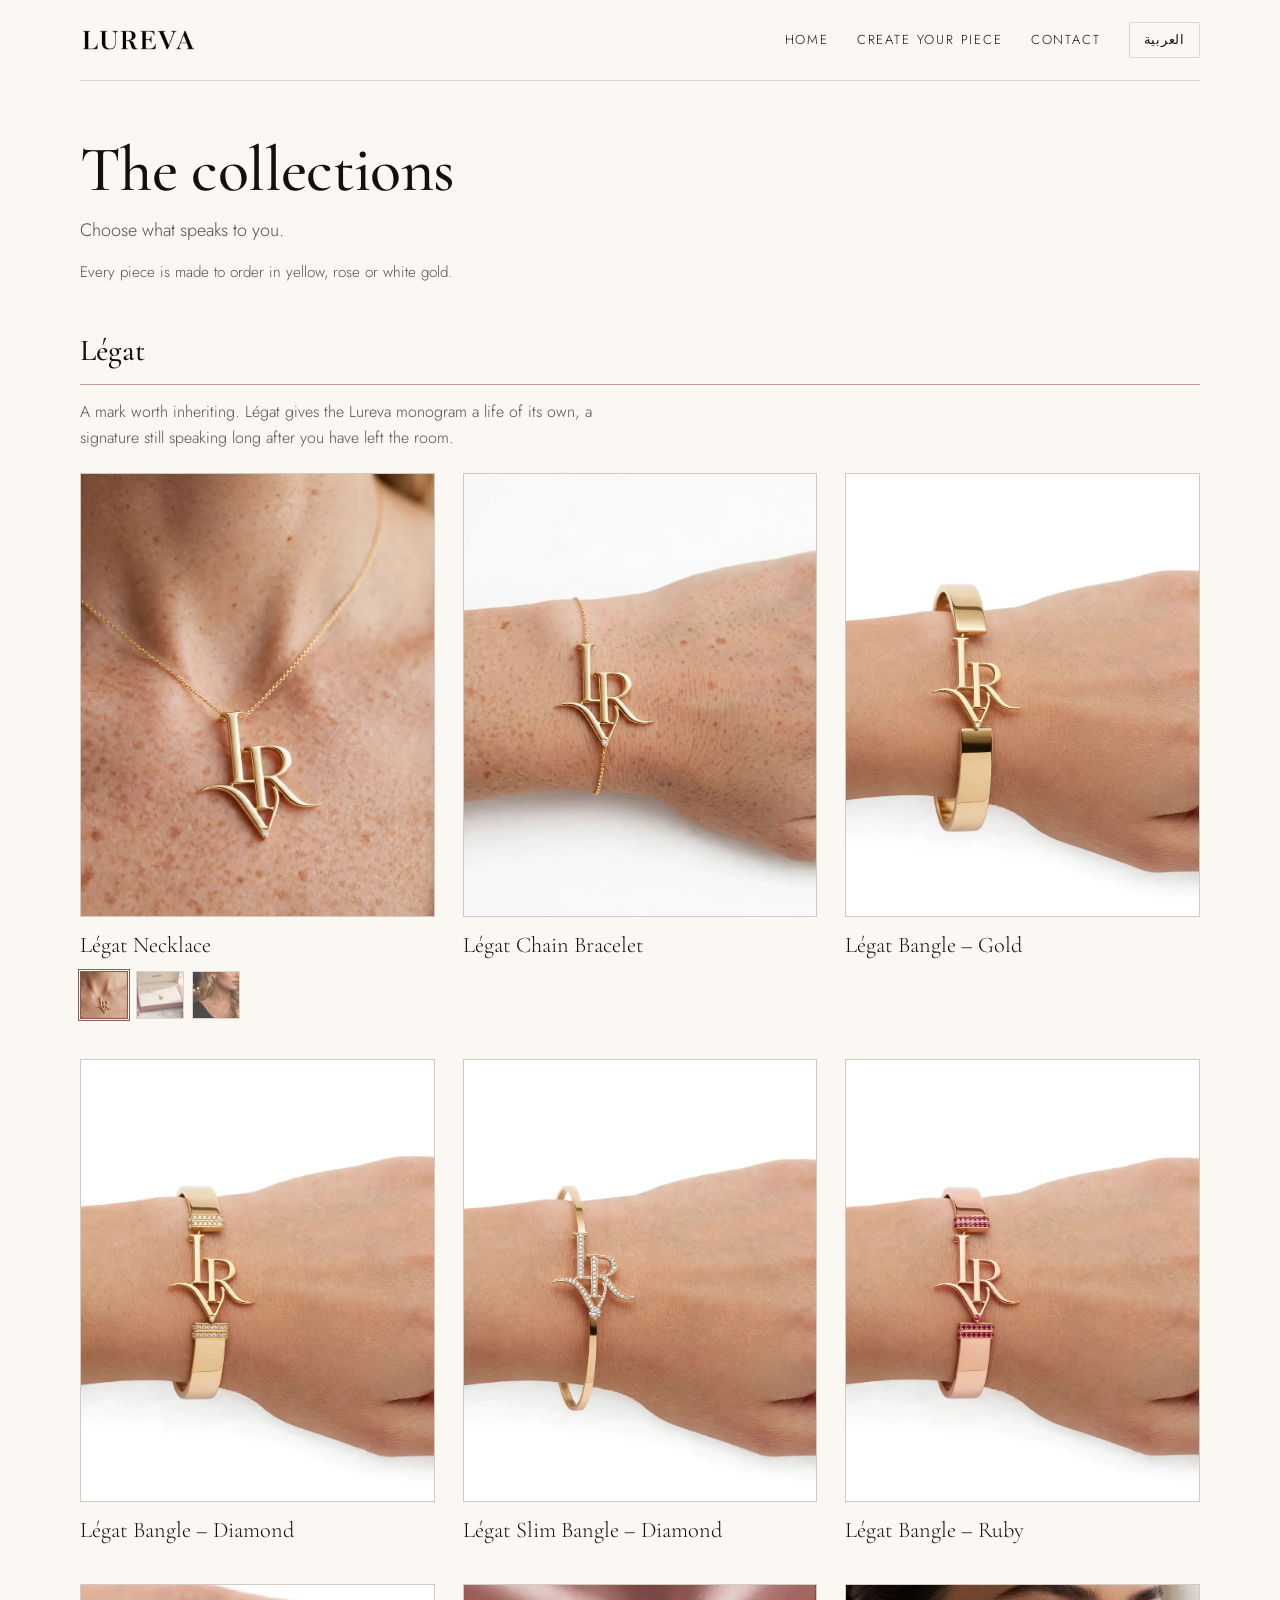
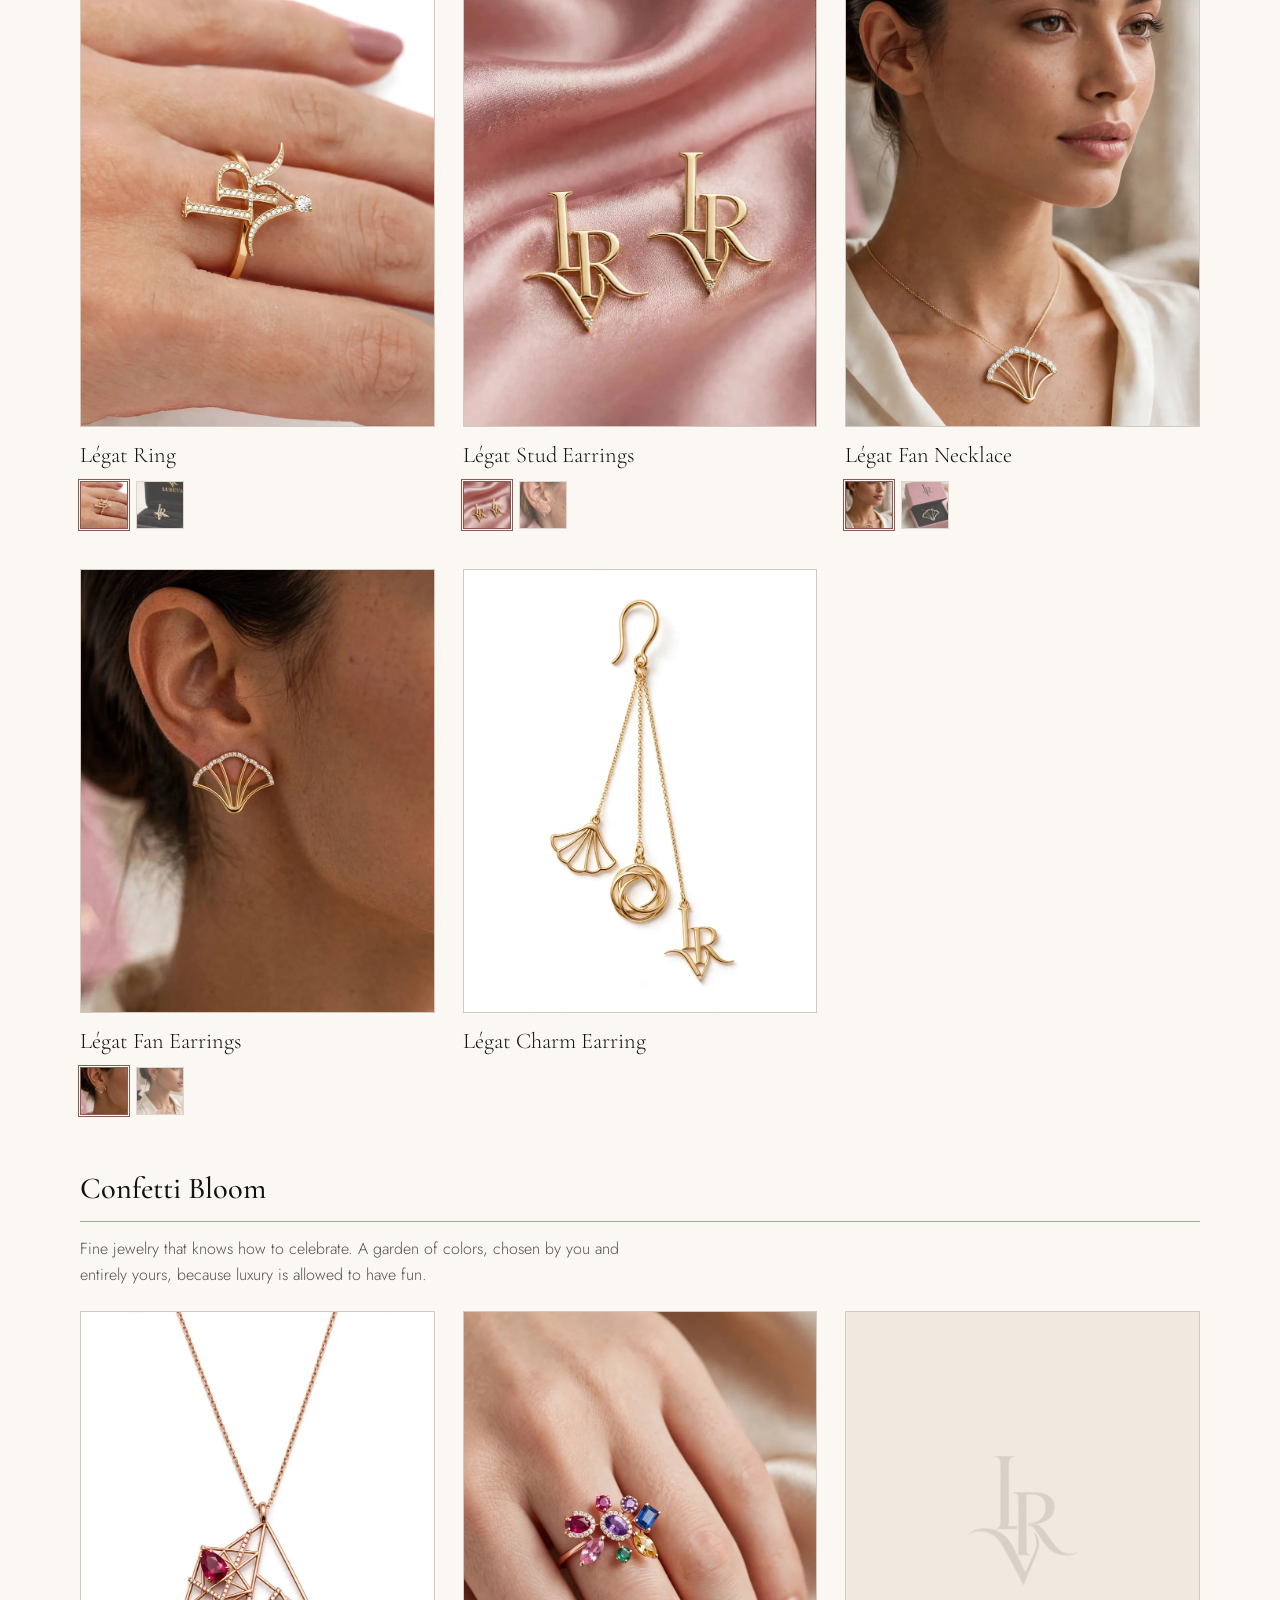
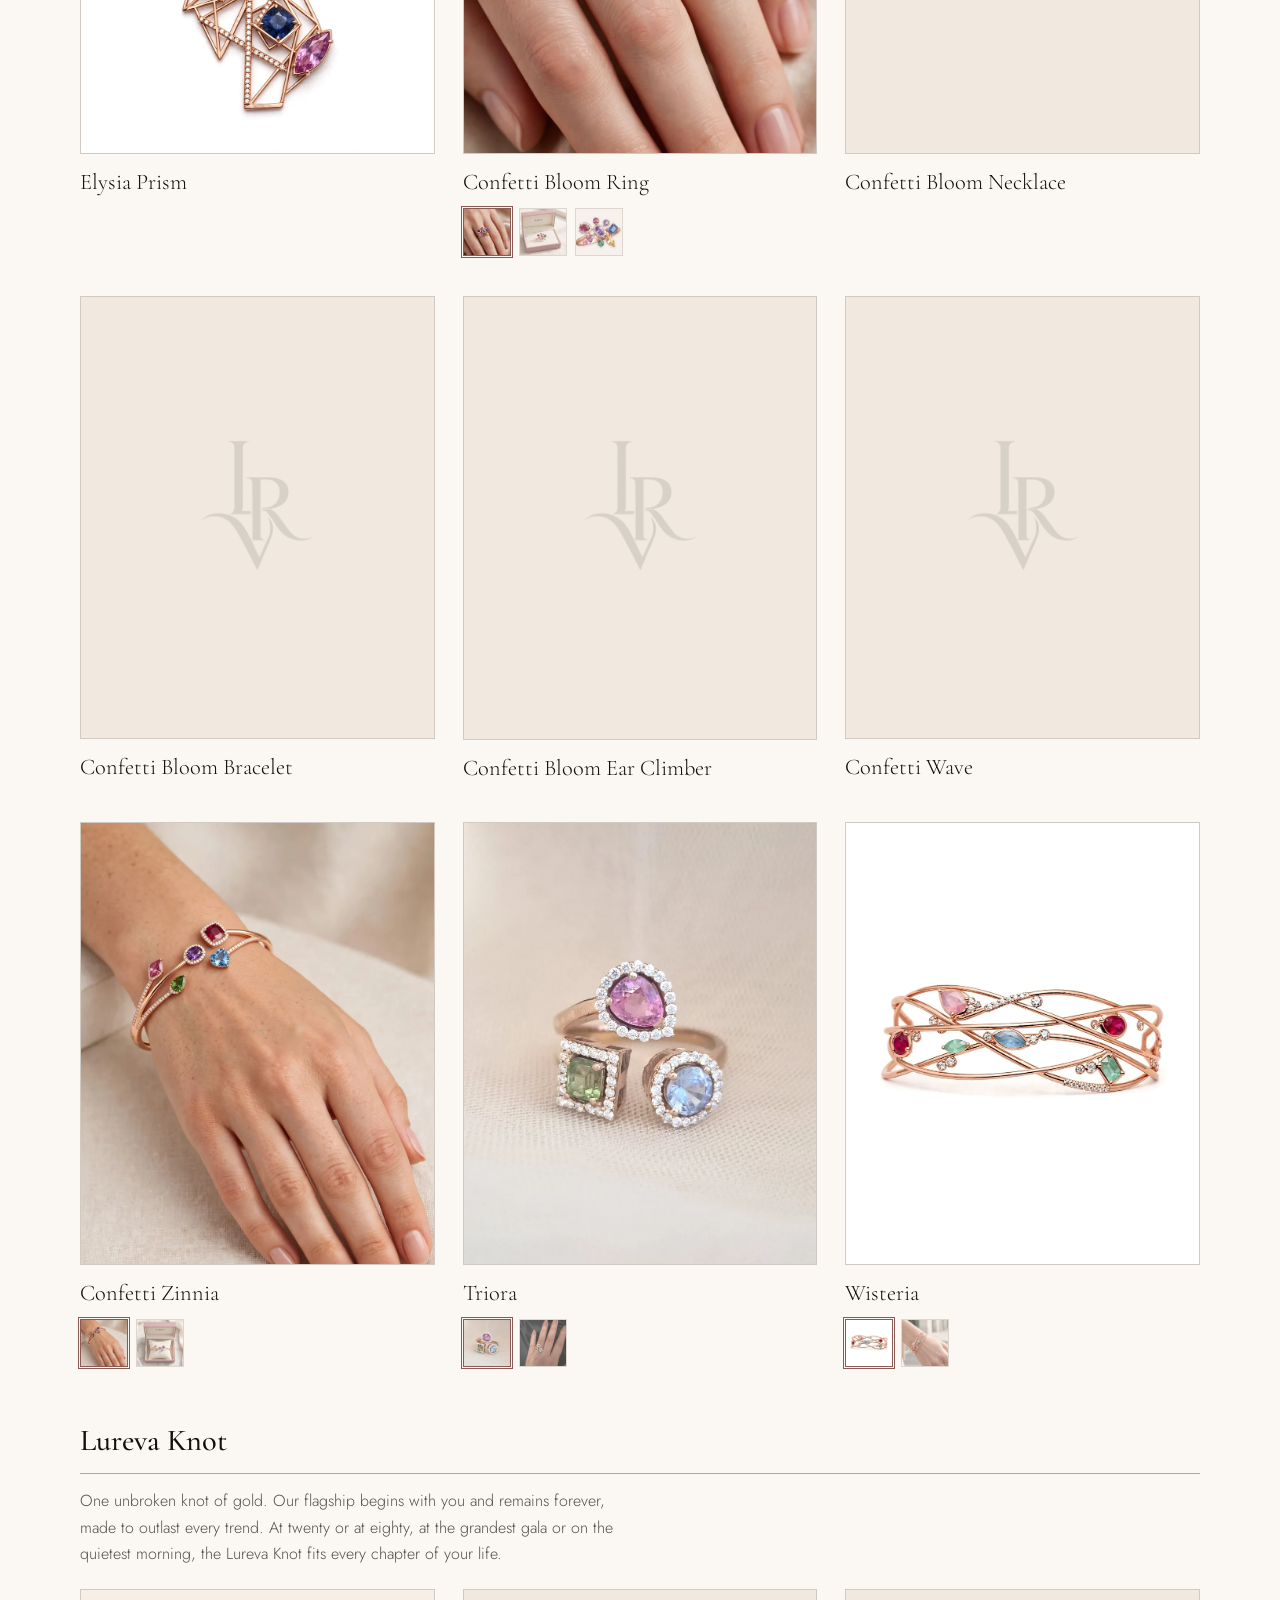
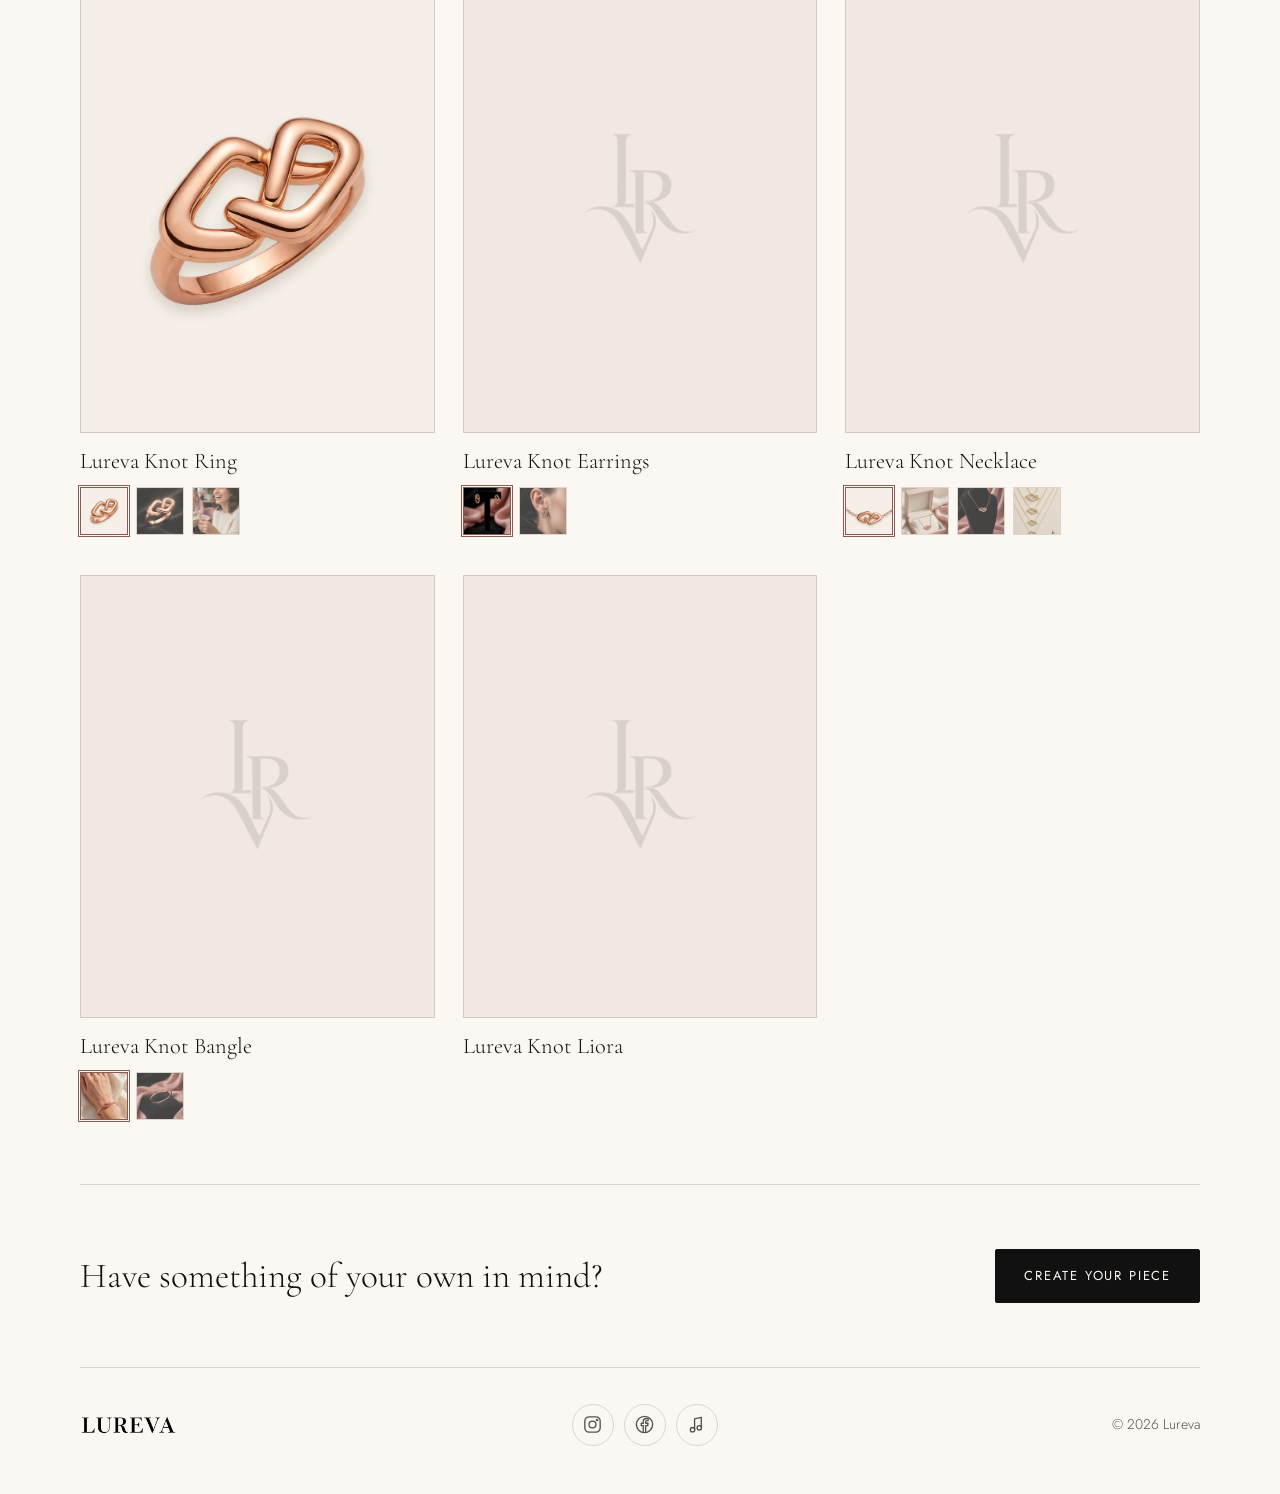
==== commit 0d2337e0: "Add files via upload" ====
--- a/collections.html
+++ b/collections.html
@@ -58,9 +58,9 @@
   <footer>
     <img src="assets/lureva-wordmark.png" alt="Lureva">
     <nav class="social" aria-label="Social">
-      <a href="https://www.instagram.com/lurevaatelier/" target="_blank" rel="noopener me">Instagram</a>
-      <a href="https://www.facebook.com/share/19LE9uzAr4/" target="_blank" rel="noopener me">Facebook</a>
-      <a href="https://www.tiktok.com/@lurevaatelier" target="_blank" rel="noopener me">TikTok</a>
+      <a href="https://www.instagram.com/lurevaatelier/" target="_blank" rel="noopener me" aria-label="Instagram" title="Instagram"><svg viewBox="0 0 24 24" aria-hidden="true"><rect x="4" y="4" width="16" height="16" rx="4.5"/><circle cx="12" cy="12" r="3.6"/><circle cx="16.8" cy="7.3" r="0.6" fill="currentColor"/></svg></a>
+      <a href="https://www.facebook.com/share/19LE9uzAr4/" target="_blank" rel="noopener me" aria-label="Facebook" title="Facebook"><svg viewBox="0 0 24 24" aria-hidden="true"><circle cx="12" cy="12" r="8.5"/><path d="M13.2 19.6v-6.4h2.1l.4-2.5h-2.5V9.2c0-.7.3-1.2 1.3-1.2h1.3V5.8c-.3 0-1-.1-1.9-.1-2 0-3.2 1.2-3.2 3.3v1.7H8.6v2.5h2.1v6.4"/></svg></a>
+      <a href="https://www.tiktok.com/@lurevaatelier" target="_blank" rel="noopener me" aria-label="TikTok" title="TikTok"><svg viewBox="0 0 24 24" aria-hidden="true"><path d="M10 17.2V6.2l7-1.7v10.9"/><circle cx="7.9" cy="17.4" r="2.3"/><circle cx="14.9" cy="15.4" r="2.3"/></svg></a>
     </nav>
     <span>&copy; 2026 Lureva</span>
   </footer>
--- a/styles.css
+++ b/styles.css
@@ -158,8 +158,9 @@
 /* Footer */
 footer { border-top: 1px solid var(--line); padding-block: 36px 48px; display: flex; flex-wrap: wrap; align-items: center; justify-content: space-between; gap: 16px; font-size: 14px; color: var(--muted); }
 footer img { height: 20px; width: auto; display: block; }
-.social { display: flex; flex-wrap: wrap; gap: 8px 18px; }
-.social a { color: inherit; text-decoration: none; letter-spacing: 0.04em; }
-.social a:hover { color: var(--ink); }
+.social { display: flex; flex-wrap: wrap; gap: 10px; }
+.social a { color: inherit; text-decoration: none; width: 42px; height: 42px; display: grid; place-items: center; border: 1px solid var(--line); border-radius: 50%; transition: color .2s, border-color .2s; }
+.social svg { width: 23px; height: 23px; fill: none; stroke: currentColor; stroke-width: 1.4; stroke-linecap: round; stroke-linejoin: round; }
+.social a:hover { color: var(--ink); border-color: var(--ink); }
 
 @media (prefers-reduced-motion: reduce) { * { transition: none !important; } }
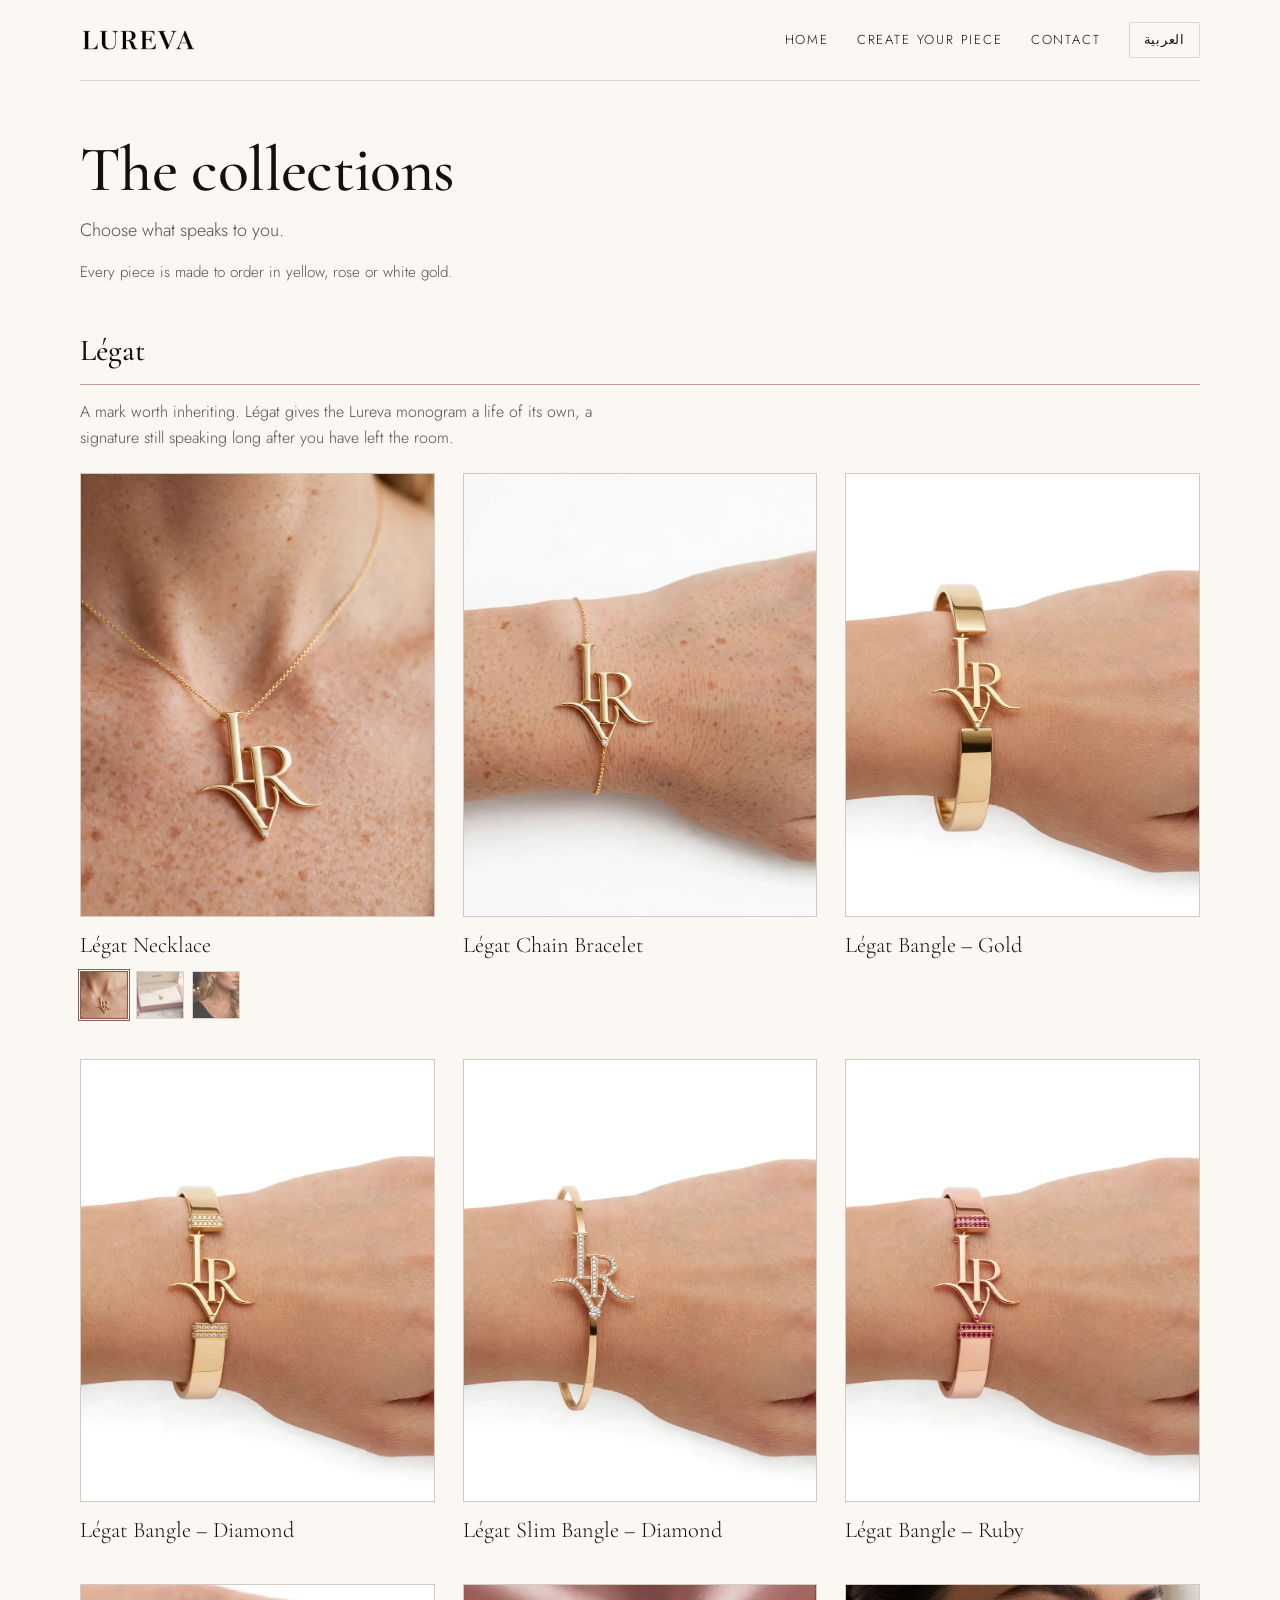
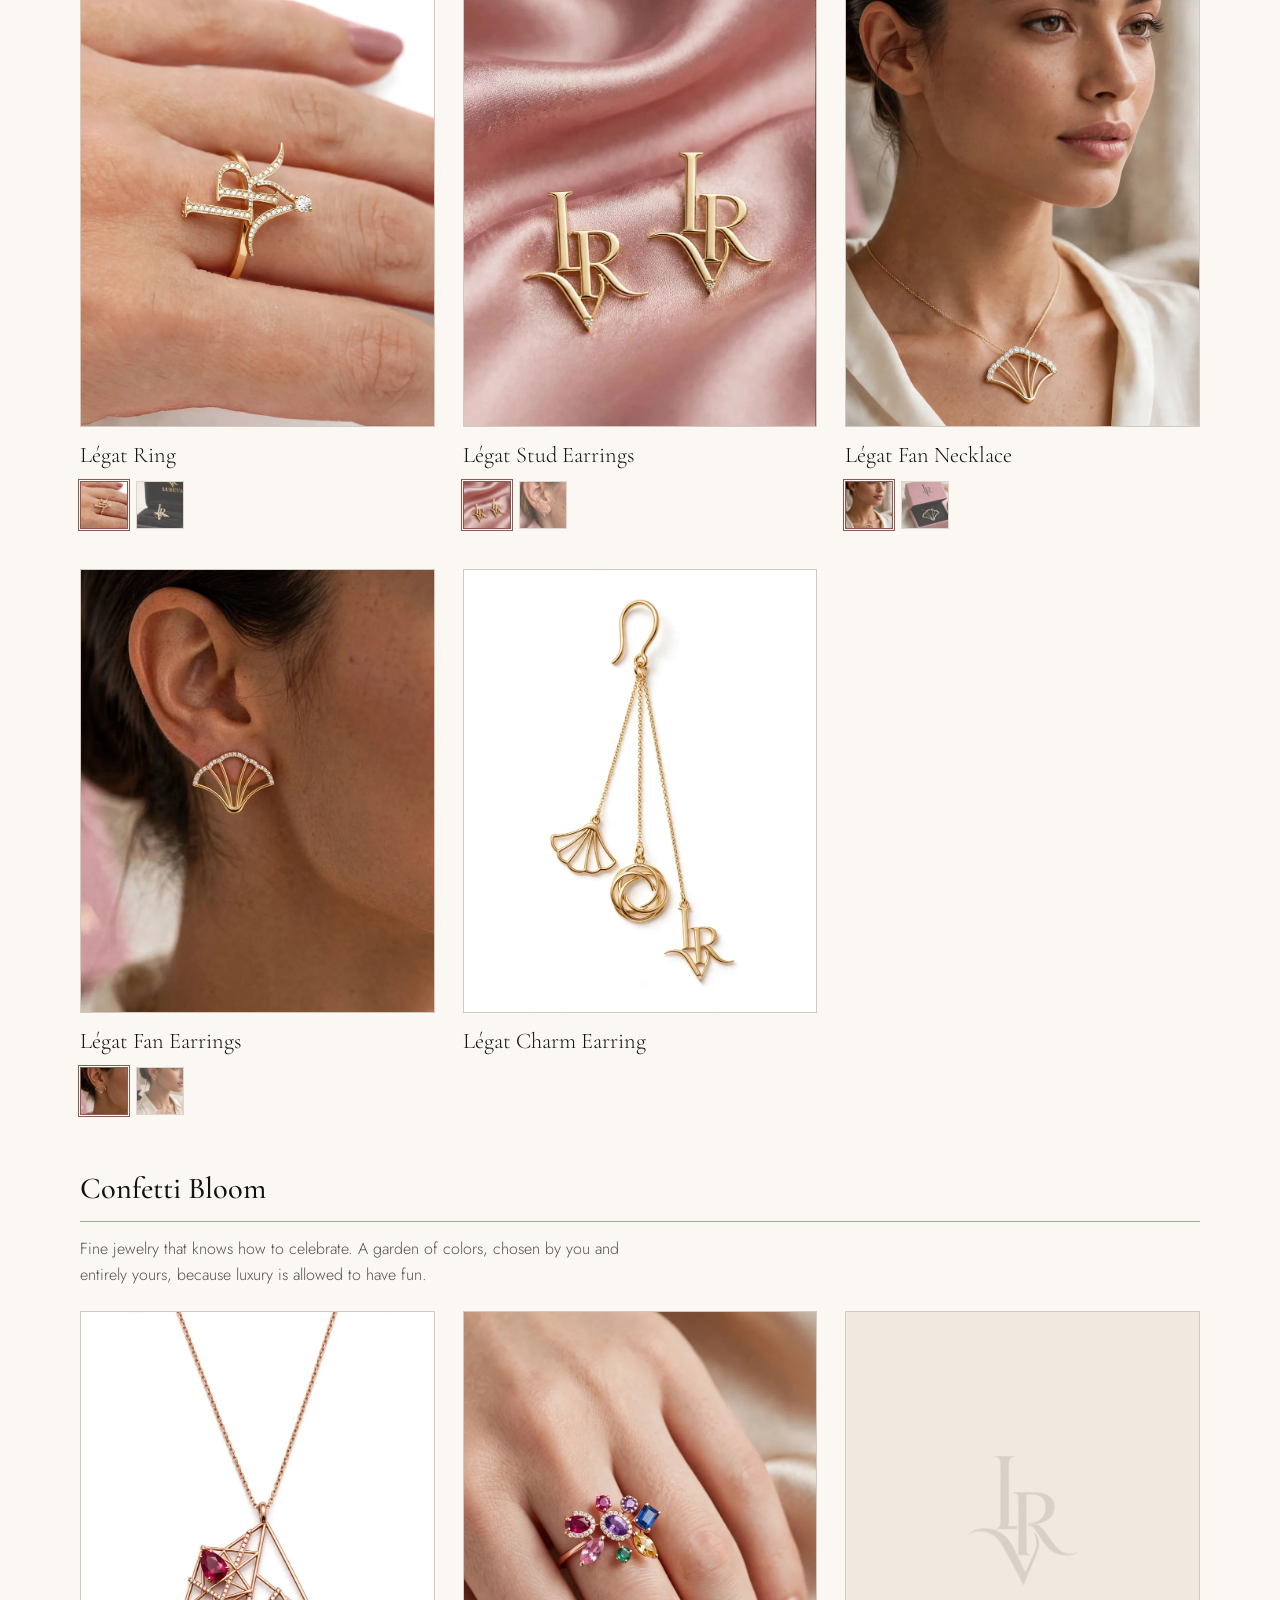
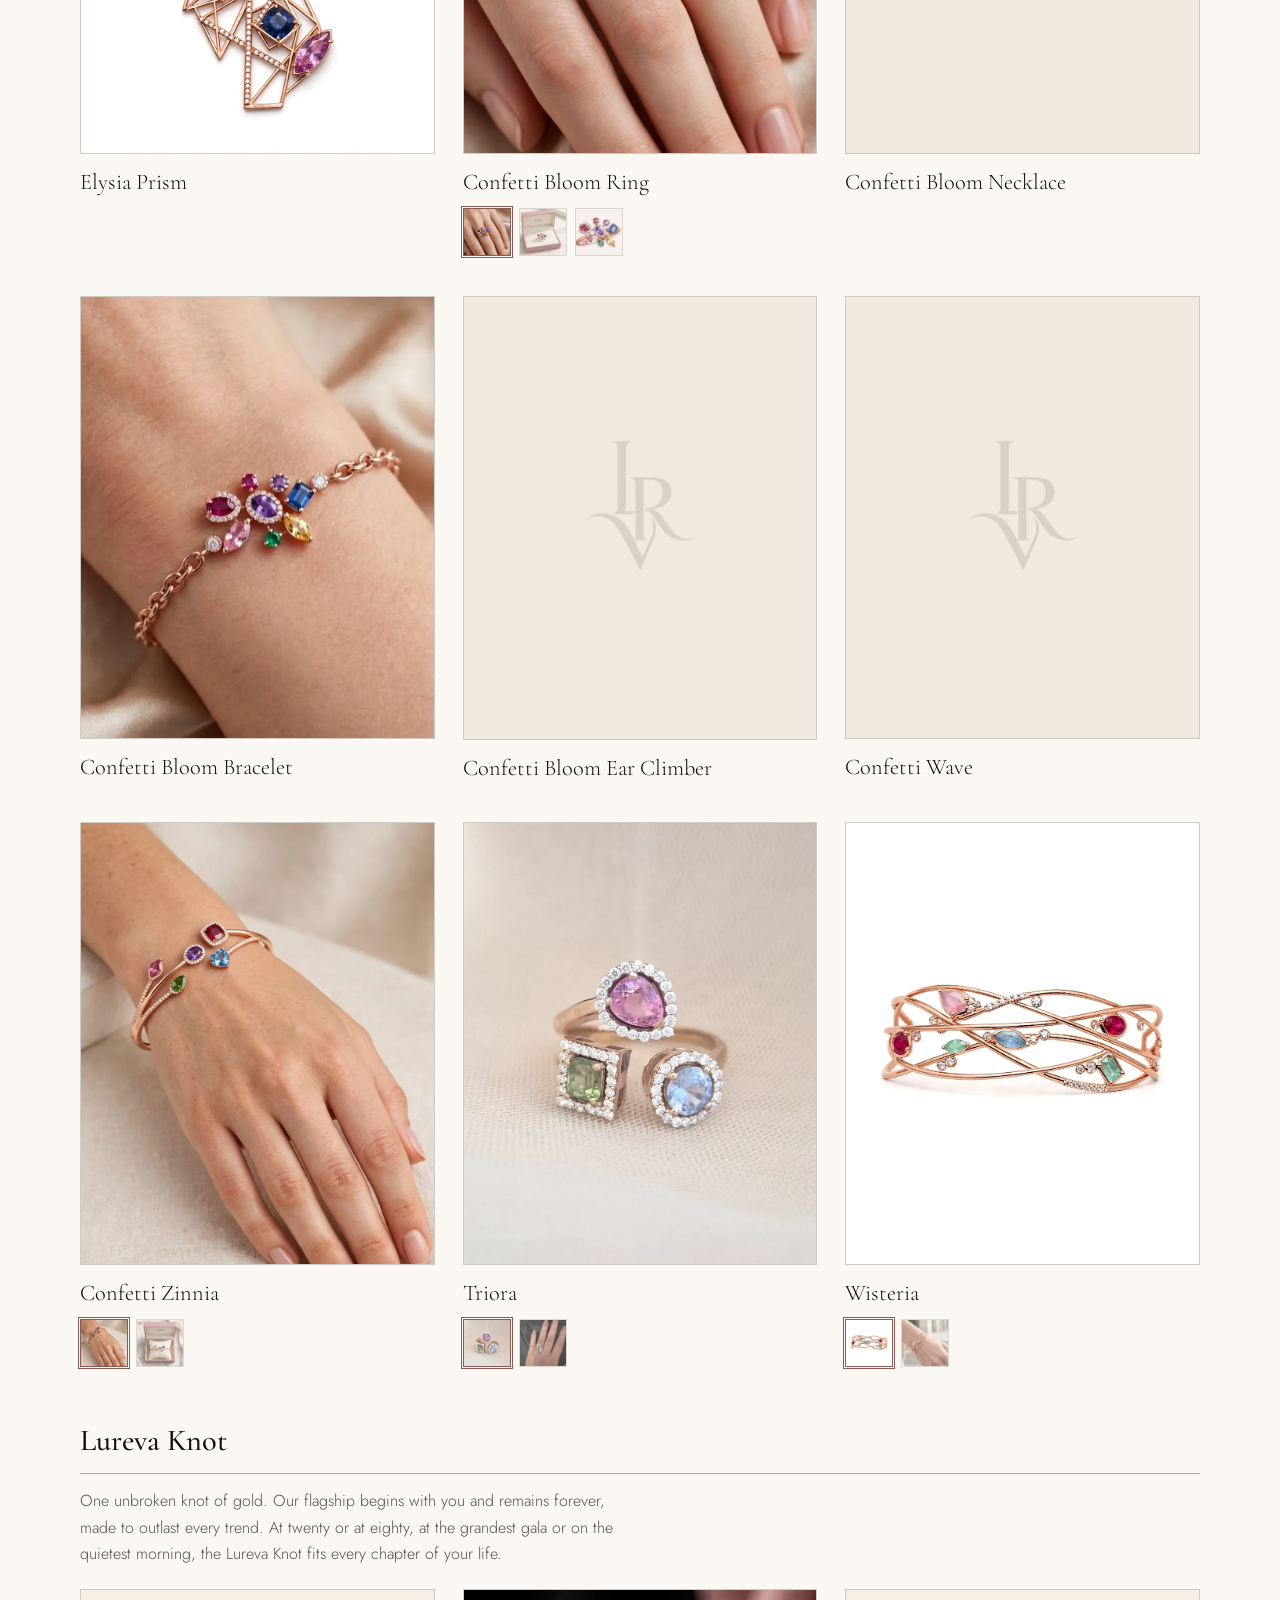
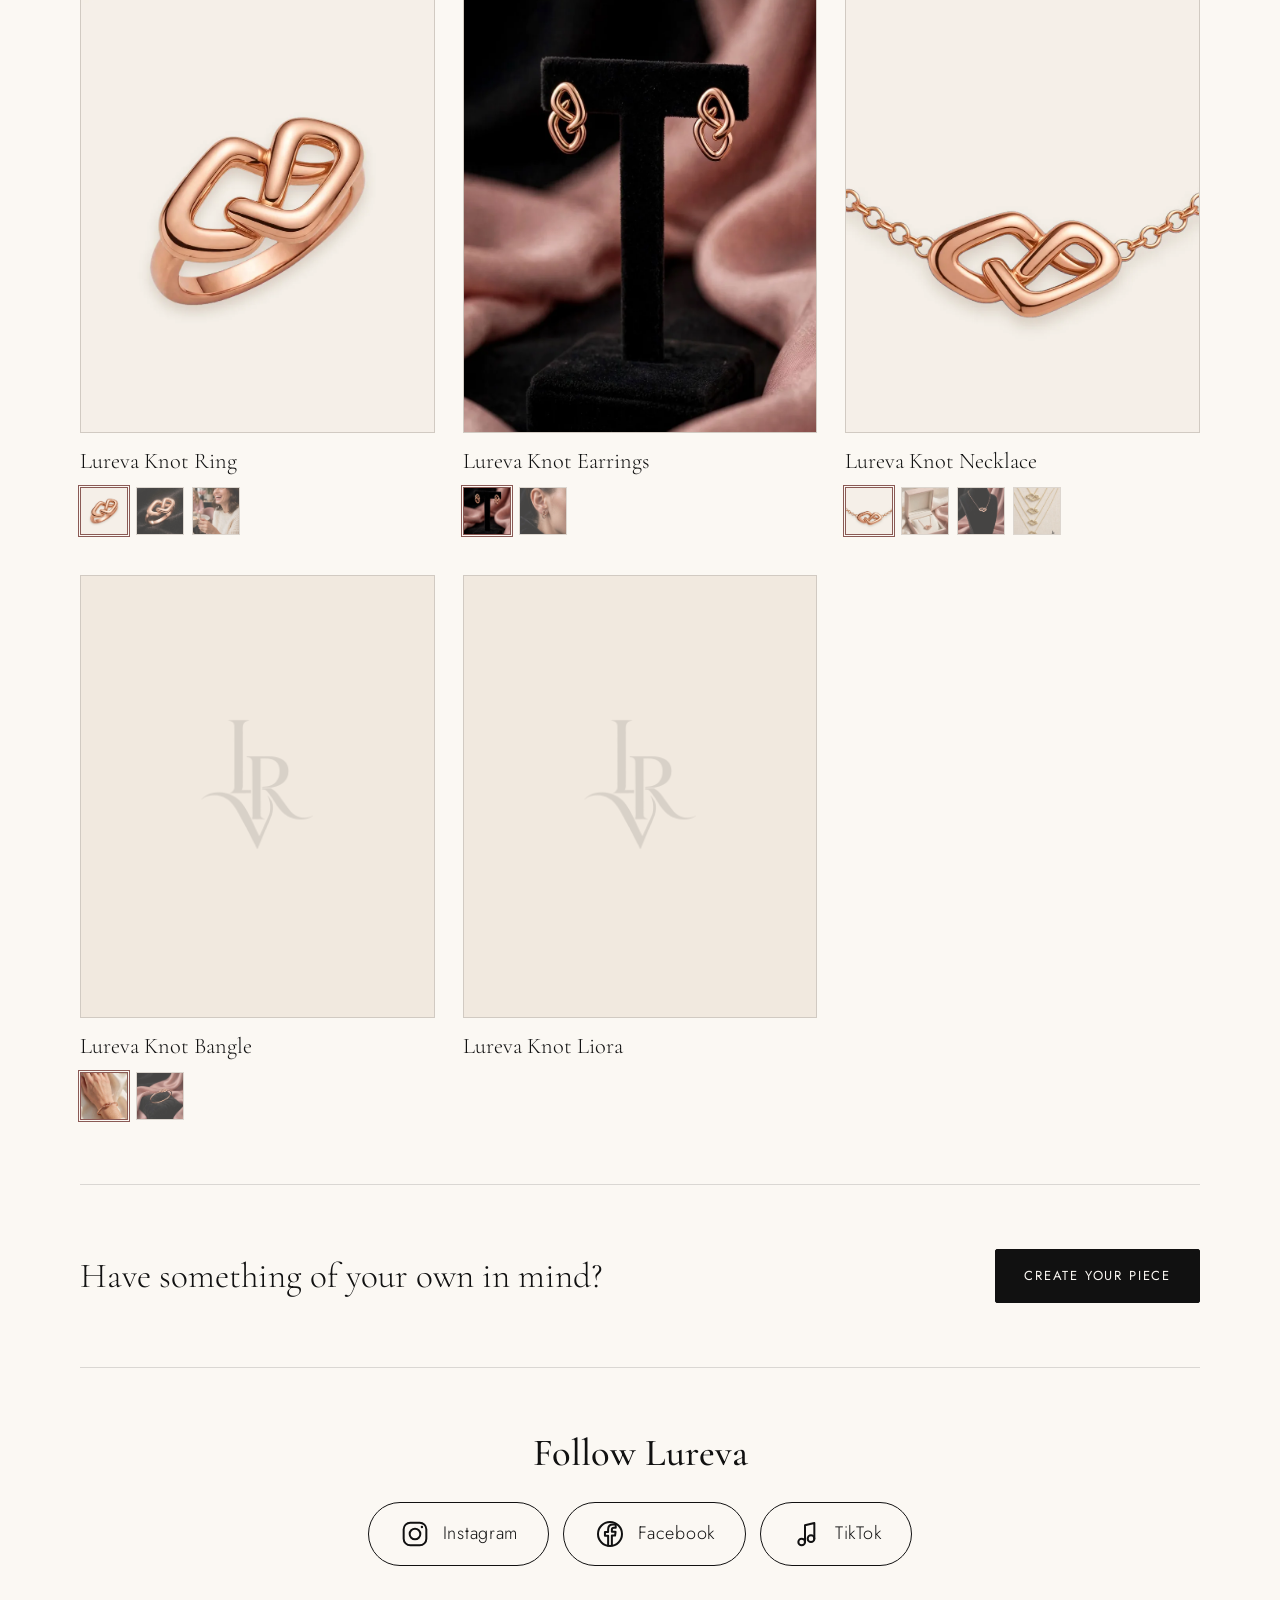
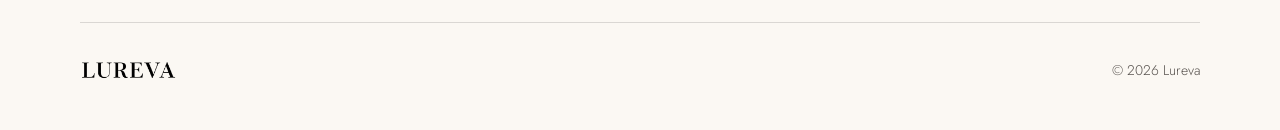
==== commit 9a5ad1f1: "Add files via upload" ====
--- a/collections.html
+++ b/collections.html
@@ -55,13 +55,17 @@
     </section>
   </main>
 
+  <section class="follow" aria-labelledby="follow-h">
+    <h2 id="follow-h" data-i18n="follow">Follow Lureva</h2>
+    <div class="follow-row">
+      <a class="follow-btn" href="https://www.instagram.com/lurevaatelier/" target="_blank" rel="noopener me" aria-label="Instagram"><svg viewBox="0 0 24 24" aria-hidden="true"><rect x="3.5" y="3.5" width="17" height="17" rx="5"/><circle cx="12" cy="12" r="4"/><circle cx="17.2" cy="6.8" r="0.9" fill="currentColor" stroke="none"/></svg><span>Instagram</span></a>
+      <a class="follow-btn" href="https://www.facebook.com/share/19LE9uzAr4/" target="_blank" rel="noopener me" aria-label="Facebook"><svg viewBox="0 0 24 24" aria-hidden="true"><circle cx="12" cy="12" r="9"/><path d="M13.4 20.5v-7.3h2.4l.4-2.8h-2.8V8.7c0-.8.3-1.4 1.5-1.4h1.4V4.9c-.3 0-1.1-.1-2.1-.1-2.2 0-3.6 1.3-3.6 3.700v2h-2.4v2.800h2.4v7.300"/></svg><span>Facebook</span></a>
+      <a class="follow-btn" href="https://www.tiktok.com/@lurevaatelier" target="_blank" rel="noopener me" aria-label="TikTok"><svg viewBox="0 0 24 24" aria-hidden="true"><path d="M10.5 18V5.5l7-1.800v11.800"/><circle cx="8" cy="18" r="2.500"/><circle cx="15" cy="15.500" r="2.500"/></svg><span>TikTok</span></a>
+    </div>
+  </section>
+
   <footer>
     <img src="assets/lureva-wordmark.png" alt="Lureva">
-    <nav class="social" aria-label="Social">
-      <a href="https://www.instagram.com/lurevaatelier/" target="_blank" rel="noopener me" aria-label="Instagram" title="Instagram"><svg viewBox="0 0 24 24" aria-hidden="true"><rect x="4" y="4" width="16" height="16" rx="4.5"/><circle cx="12" cy="12" r="3.6"/><circle cx="16.8" cy="7.3" r="0.6" fill="currentColor"/></svg></a>
-      <a href="https://www.facebook.com/share/19LE9uzAr4/" target="_blank" rel="noopener me" aria-label="Facebook" title="Facebook"><svg viewBox="0 0 24 24" aria-hidden="true"><circle cx="12" cy="12" r="8.5"/><path d="M13.2 19.6v-6.4h2.1l.4-2.5h-2.5V9.2c0-.7.3-1.2 1.3-1.2h1.3V5.8c-.3 0-1-.1-1.9-.1-2 0-3.2 1.2-3.2 3.3v1.7H8.6v2.5h2.1v6.4"/></svg></a>
-      <a href="https://www.tiktok.com/@lurevaatelier" target="_blank" rel="noopener me" aria-label="TikTok" title="TikTok"><svg viewBox="0 0 24 24" aria-hidden="true"><path d="M10 17.2V6.2l7-1.7v10.9"/><circle cx="7.9" cy="17.4" r="2.3"/><circle cx="14.9" cy="15.4" r="2.3"/></svg></a>
-    </nav>
     <span>&copy; 2026 Lureva</span>
   </footer>
 </div>
--- a/styles.css
+++ b/styles.css
@@ -158,9 +158,14 @@
 /* Footer */
 footer { border-top: 1px solid var(--line); padding-block: 36px 48px; display: flex; flex-wrap: wrap; align-items: center; justify-content: space-between; gap: 16px; font-size: 14px; color: var(--muted); }
 footer img { height: 20px; width: auto; display: block; }
-.social { display: flex; flex-wrap: wrap; gap: 10px; }
-.social a { color: inherit; text-decoration: none; width: 42px; height: 42px; display: grid; place-items: center; border: 1px solid var(--line); border-radius: 50%; transition: color .2s, border-color .2s; }
-.social svg { width: 23px; height: 23px; fill: none; stroke: currentColor; stroke-width: 1.4; stroke-linecap: round; stroke-linejoin: round; }
-.social a:hover { color: var(--ink); border-color: var(--ink); }
 
 @media (prefers-reduced-motion: reduce) { * { transition: none !important; } }
+
+.follow { text-align: center; padding-block: 64px 56px; border-top: 1px solid var(--line); }
+.follow h2 { font-family: var(--display); font-weight: 500; font-size: clamp(1.7rem, 5vw, 2.4rem); margin: 0 0 28px; }
+html[lang="ar"] .follow h2 { font-family: var(--display-ar); }
+.follow-row { display: flex; flex-wrap: wrap; justify-content: center; gap: 14px; }
+.follow-btn { display: inline-flex; align-items: center; gap: 12px; min-height: 64px; padding: 0 30px; border: 1.5px solid var(--ink); border-radius: 40px; color: var(--ink); text-decoration: none; font-size: 18px; letter-spacing: 0.04em; transition: background .2s, color .2s; }
+.follow-btn svg { width: 32px; height: 32px; flex: none; fill: none; stroke: currentColor; stroke-width: 1.5; stroke-linecap: round; stroke-linejoin: round; }
+.follow-btn:hover, .follow-btn:focus-visible { background: var(--ink); color: var(--ivory); }
+@media (max-width: 640px) { .follow-row { flex-direction: column; align-items: stretch; max-width: 320px; margin-inline: auto; } .follow-btn { justify-content: center; } }
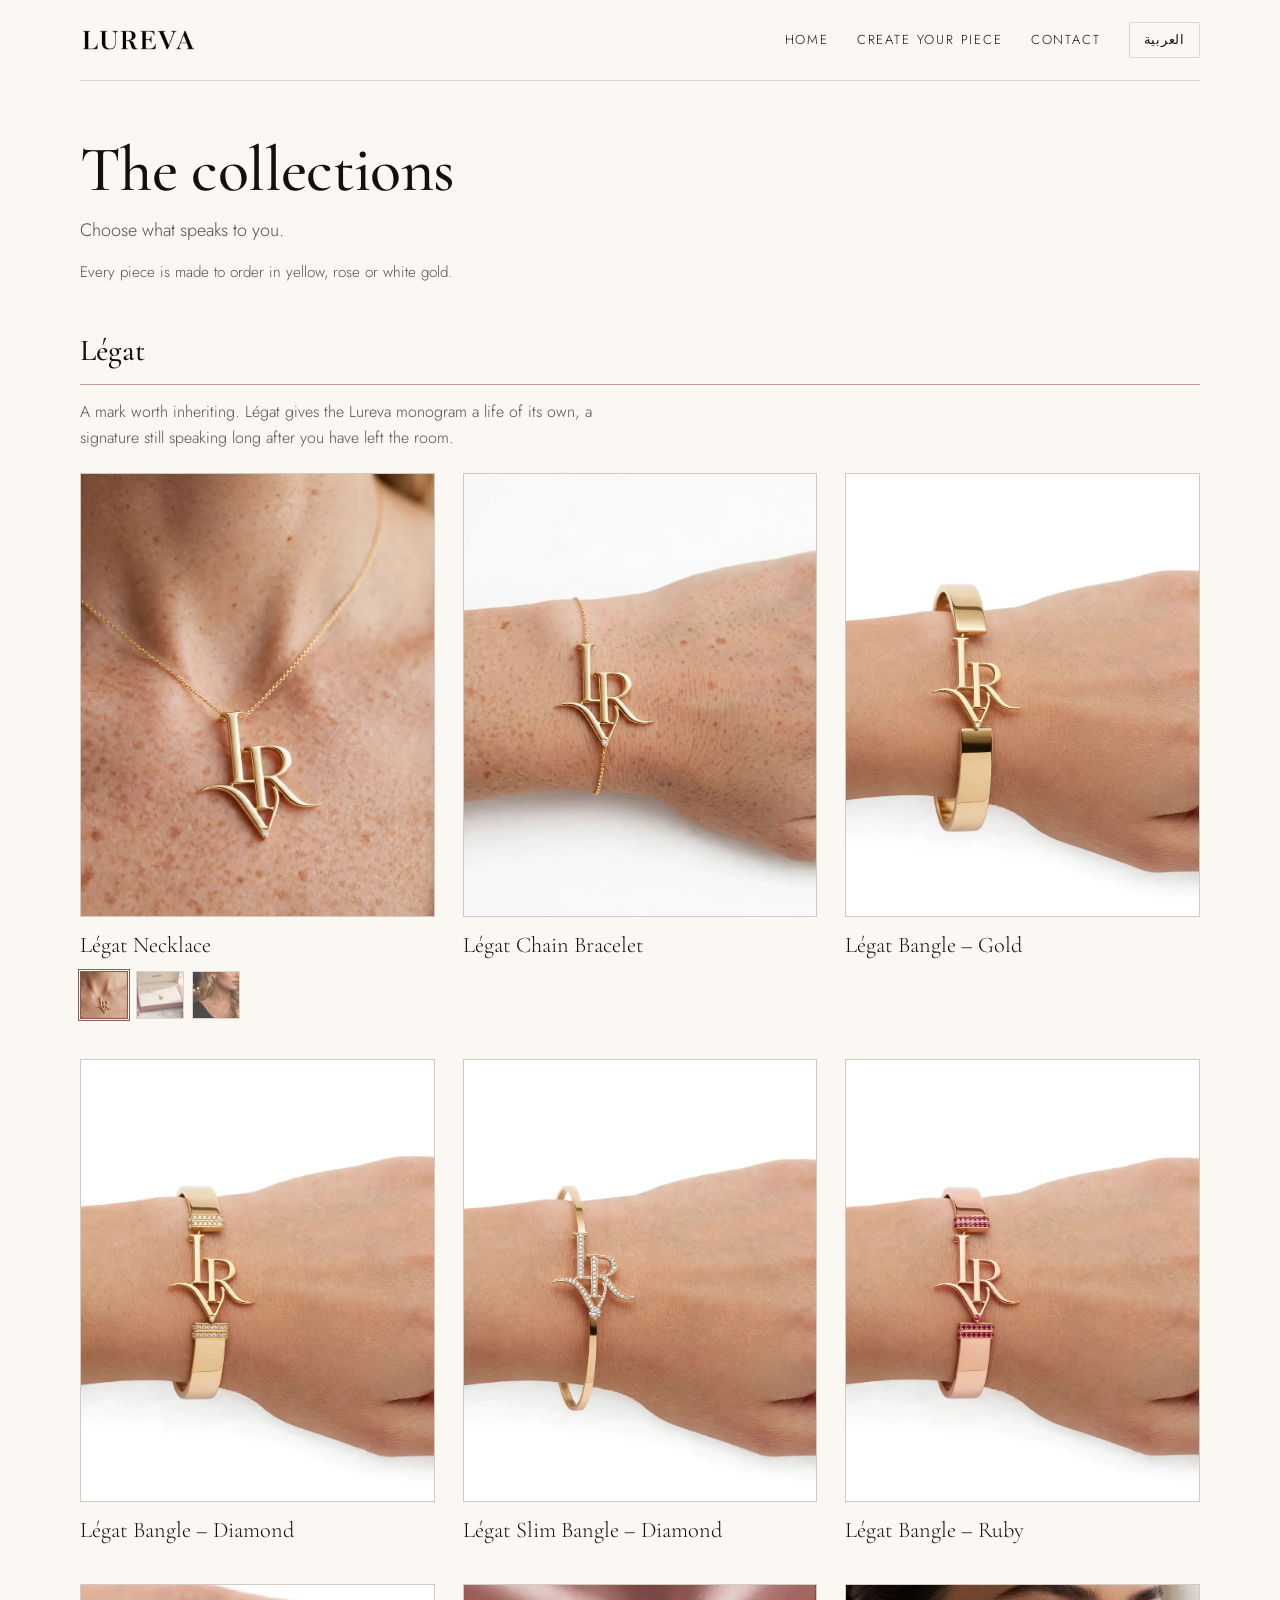
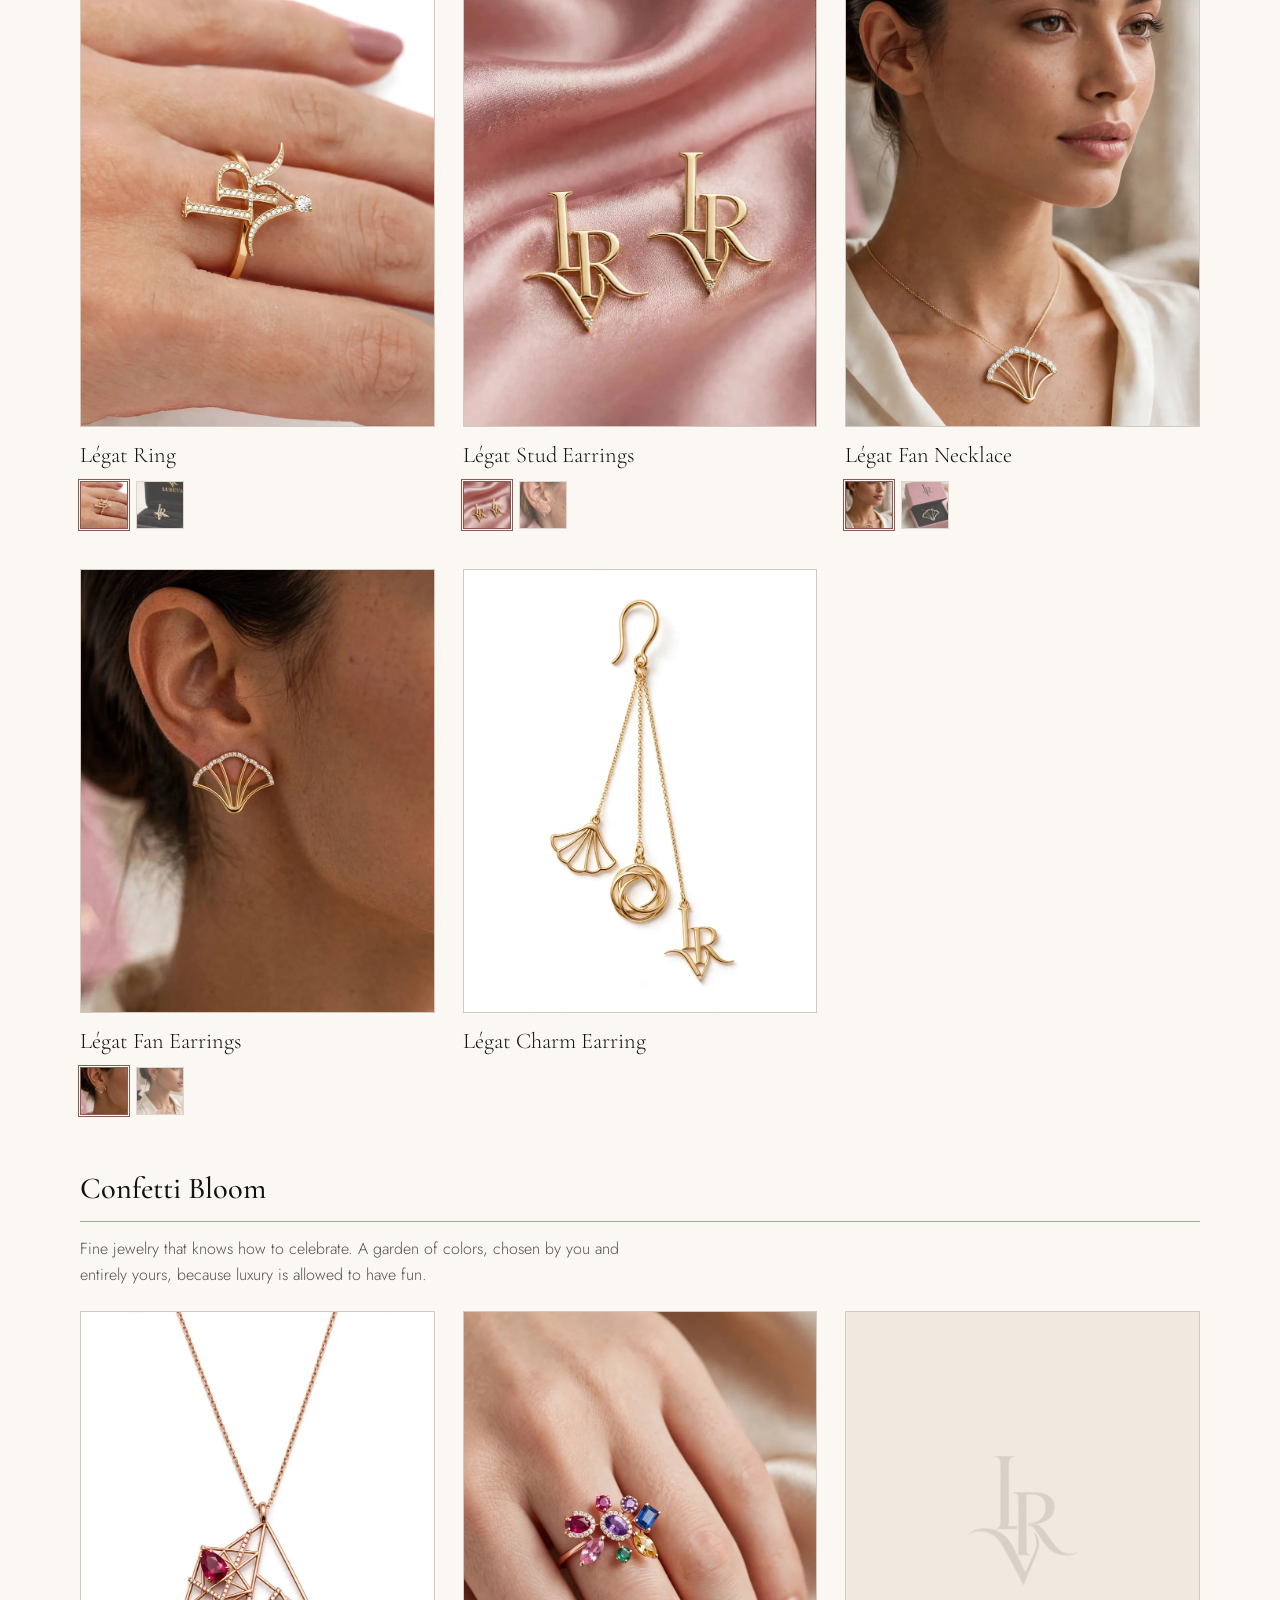
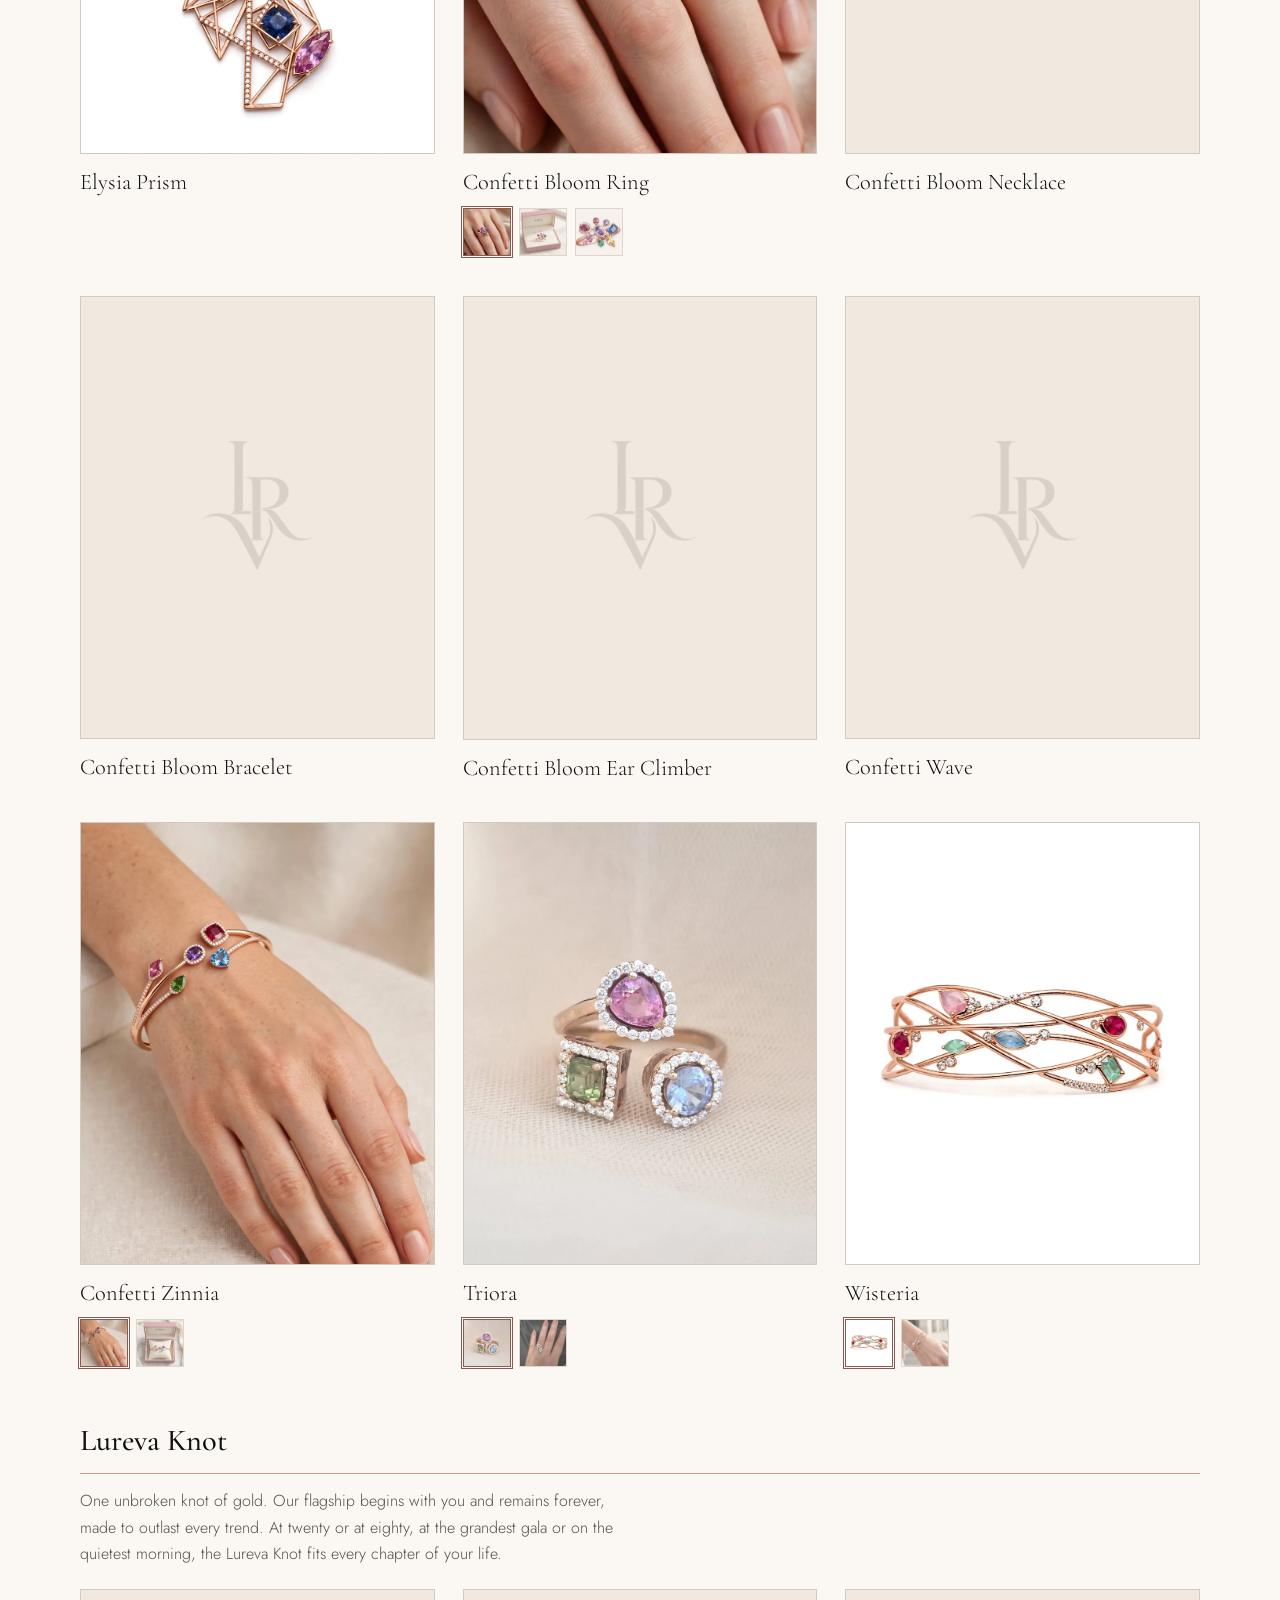
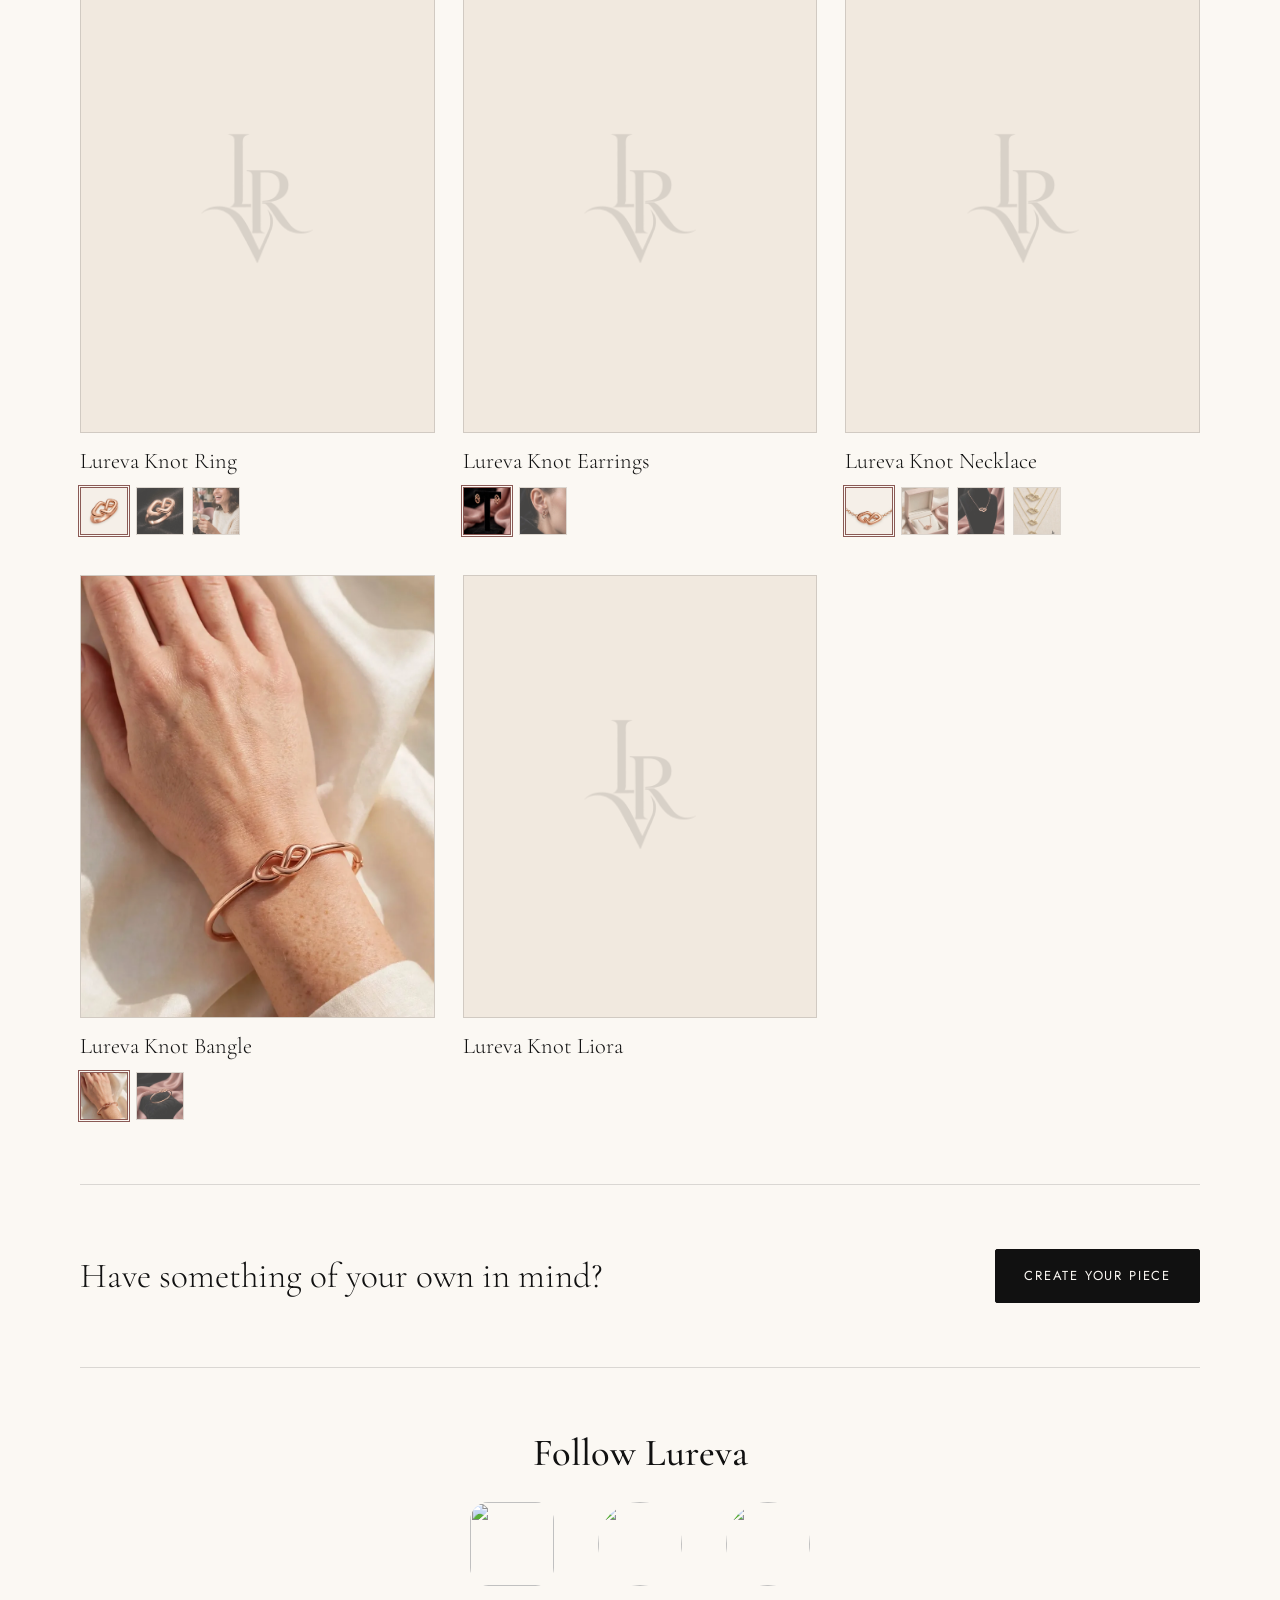
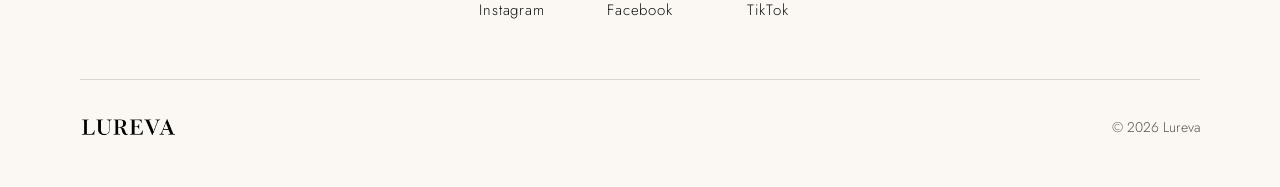
==== commit e3d27e9b: "Add files via upload" ====
--- a/collections.html
+++ b/collections.html
@@ -58,9 +58,9 @@
   <section class="follow" aria-labelledby="follow-h">
     <h2 id="follow-h" data-i18n="follow">Follow Lureva</h2>
     <div class="follow-row">
-      <a class="follow-btn" href="https://www.instagram.com/lurevaatelier/" target="_blank" rel="noopener me" aria-label="Instagram"><svg viewBox="0 0 24 24" aria-hidden="true"><rect x="3.5" y="3.5" width="17" height="17" rx="5"/><circle cx="12" cy="12" r="4"/><circle cx="17.2" cy="6.8" r="0.9" fill="currentColor" stroke="none"/></svg><span>Instagram</span></a>
-      <a class="follow-btn" href="https://www.facebook.com/share/19LE9uzAr4/" target="_blank" rel="noopener me" aria-label="Facebook"><svg viewBox="0 0 24 24" aria-hidden="true"><circle cx="12" cy="12" r="9"/><path d="M13.4 20.5v-7.3h2.4l.4-2.8h-2.8V8.7c0-.8.3-1.4 1.5-1.4h1.4V4.9c-.3 0-1.1-.1-2.1-.1-2.2 0-3.6 1.3-3.6 3.700v2h-2.4v2.800h2.4v7.300"/></svg><span>Facebook</span></a>
-      <a class="follow-btn" href="https://www.tiktok.com/@lurevaatelier" target="_blank" rel="noopener me" aria-label="TikTok"><svg viewBox="0 0 24 24" aria-hidden="true"><path d="M10.5 18V5.5l7-1.800v11.800"/><circle cx="8" cy="18" r="2.500"/><circle cx="15" cy="15.500" r="2.500"/></svg><span>TikTok</span></a>
+      <a class="follow-btn" href="https://www.instagram.com/lurevaatelier/" target="_blank" rel="noopener me" aria-label="Instagram"><img src="assets/social-instagram.webp" width="84" height="84" alt=""><span>Instagram</span></a>
+      <a class="follow-btn" href="https://www.facebook.com/share/19LE9uzAr4/" target="_blank" rel="noopener me" aria-label="Facebook"><img src="assets/social-facebook.webp" width="84" height="84" alt=""><span>Facebook</span></a>
+      <a class="follow-btn" href="https://www.tiktok.com/@lurevaatelier" target="_blank" rel="noopener me" aria-label="TikTok"><img src="assets/social-tiktok.webp" width="84" height="84" alt=""><span>TikTok</span></a>
     </div>
   </section>
 
--- a/styles.css
+++ b/styles.css
@@ -164,8 +164,9 @@
 .follow { text-align: center; padding-block: 64px 56px; border-top: 1px solid var(--line); }
 .follow h2 { font-family: var(--display); font-weight: 500; font-size: clamp(1.7rem, 5vw, 2.4rem); margin: 0 0 28px; }
 html[lang="ar"] .follow h2 { font-family: var(--display-ar); }
-.follow-row { display: flex; flex-wrap: wrap; justify-content: center; gap: 14px; }
-.follow-btn { display: inline-flex; align-items: center; gap: 12px; min-height: 64px; padding: 0 30px; border: 1.5px solid var(--ink); border-radius: 40px; color: var(--ink); text-decoration: none; font-size: 18px; letter-spacing: 0.04em; transition: background .2s, color .2s; }
-.follow-btn svg { width: 32px; height: 32px; flex: none; fill: none; stroke: currentColor; stroke-width: 1.5; stroke-linecap: round; stroke-linejoin: round; }
-.follow-btn:hover, .follow-btn:focus-visible { background: var(--ink); color: var(--ivory); }
-@media (max-width: 640px) { .follow-row { flex-direction: column; align-items: stretch; max-width: 320px; margin-inline: auto; } .follow-btn { justify-content: center; } }
+.follow-row { display: flex; flex-wrap: wrap; justify-content: center; gap: 28px 44px; }
+.follow-btn { display: flex; flex-direction: column; align-items: center; gap: 12px; color: var(--ink); text-decoration: none; font-size: 15px; letter-spacing: 0.06em; }
+.follow-btn img { width: 84px; height: 84px; display: block; border-radius: 50%; transition: transform .2s; }
+.follow-btn:first-child img { border-radius: 22%; }
+.follow-btn:hover img, .follow-btn:focus-visible img { transform: translateY(-3px) scale(1.05); }
+@media (max-width: 640px) { .follow-row { gap: 24px 26px; } }
